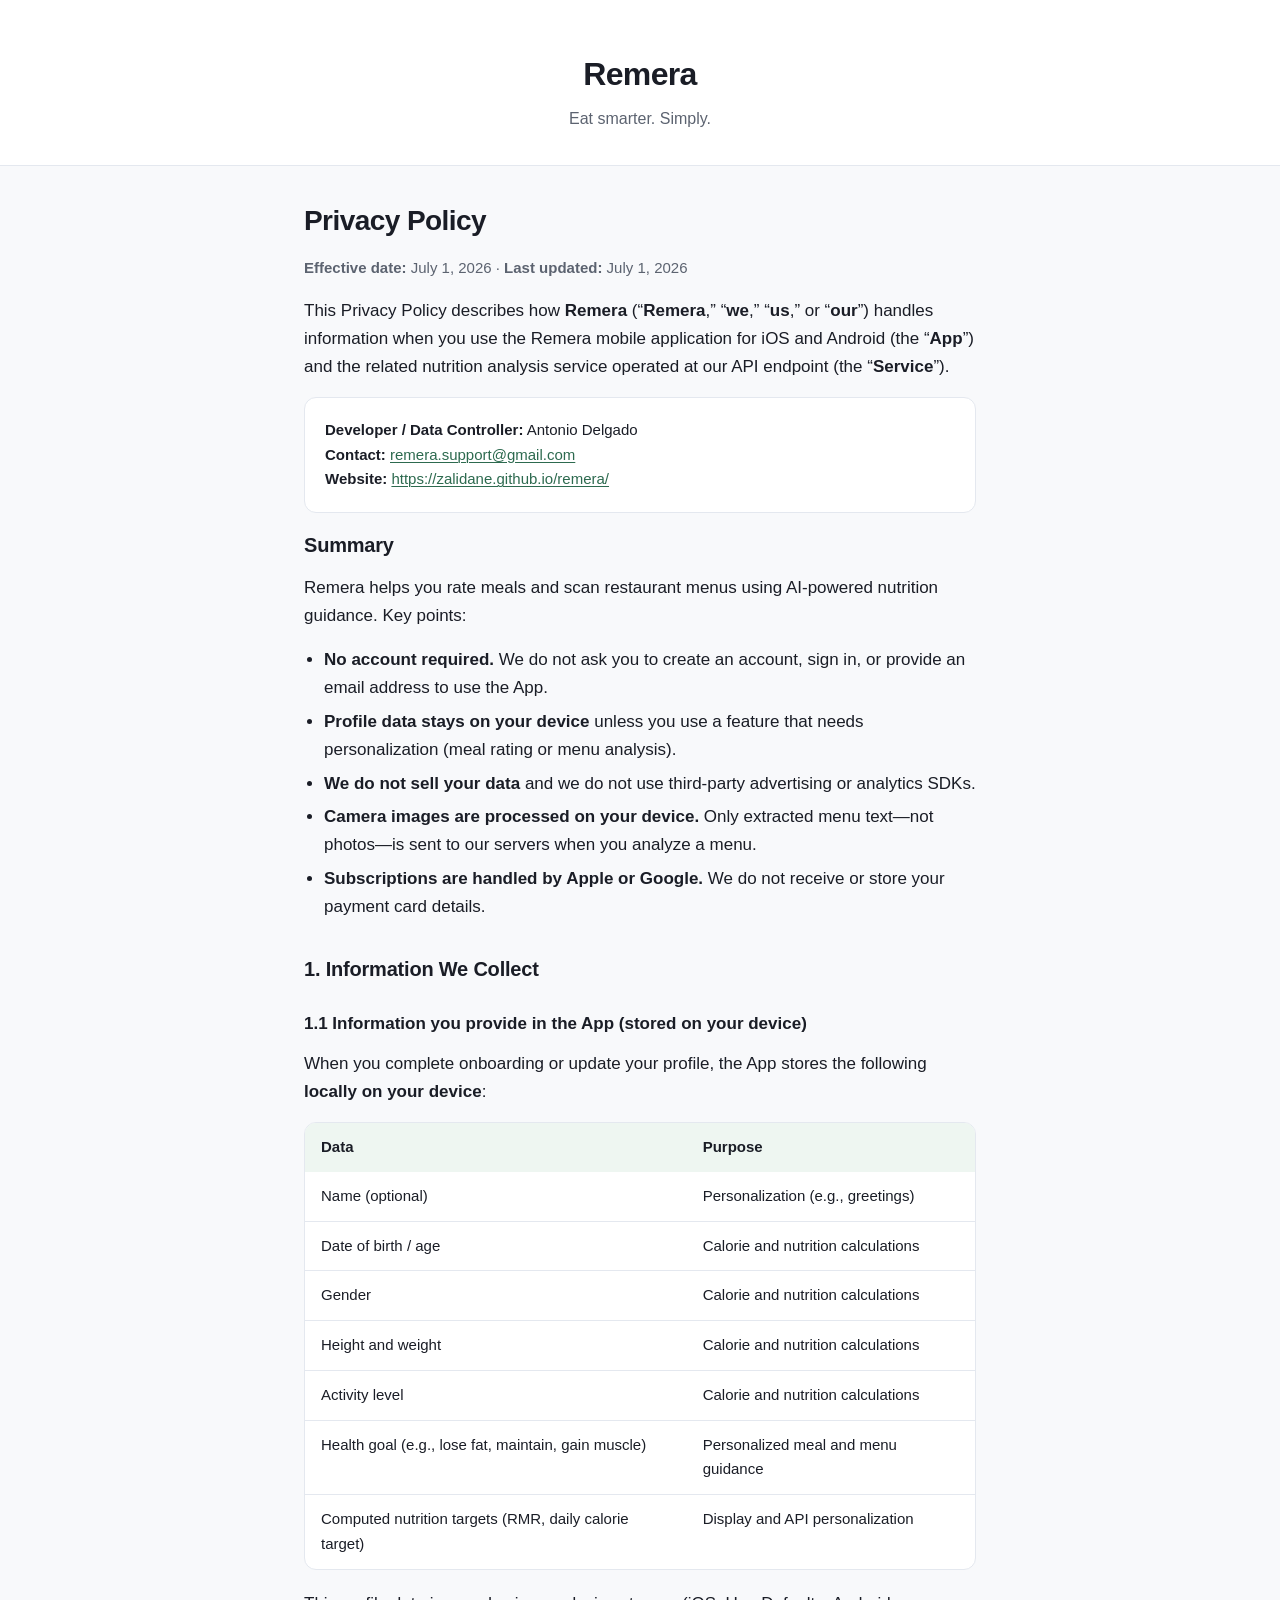
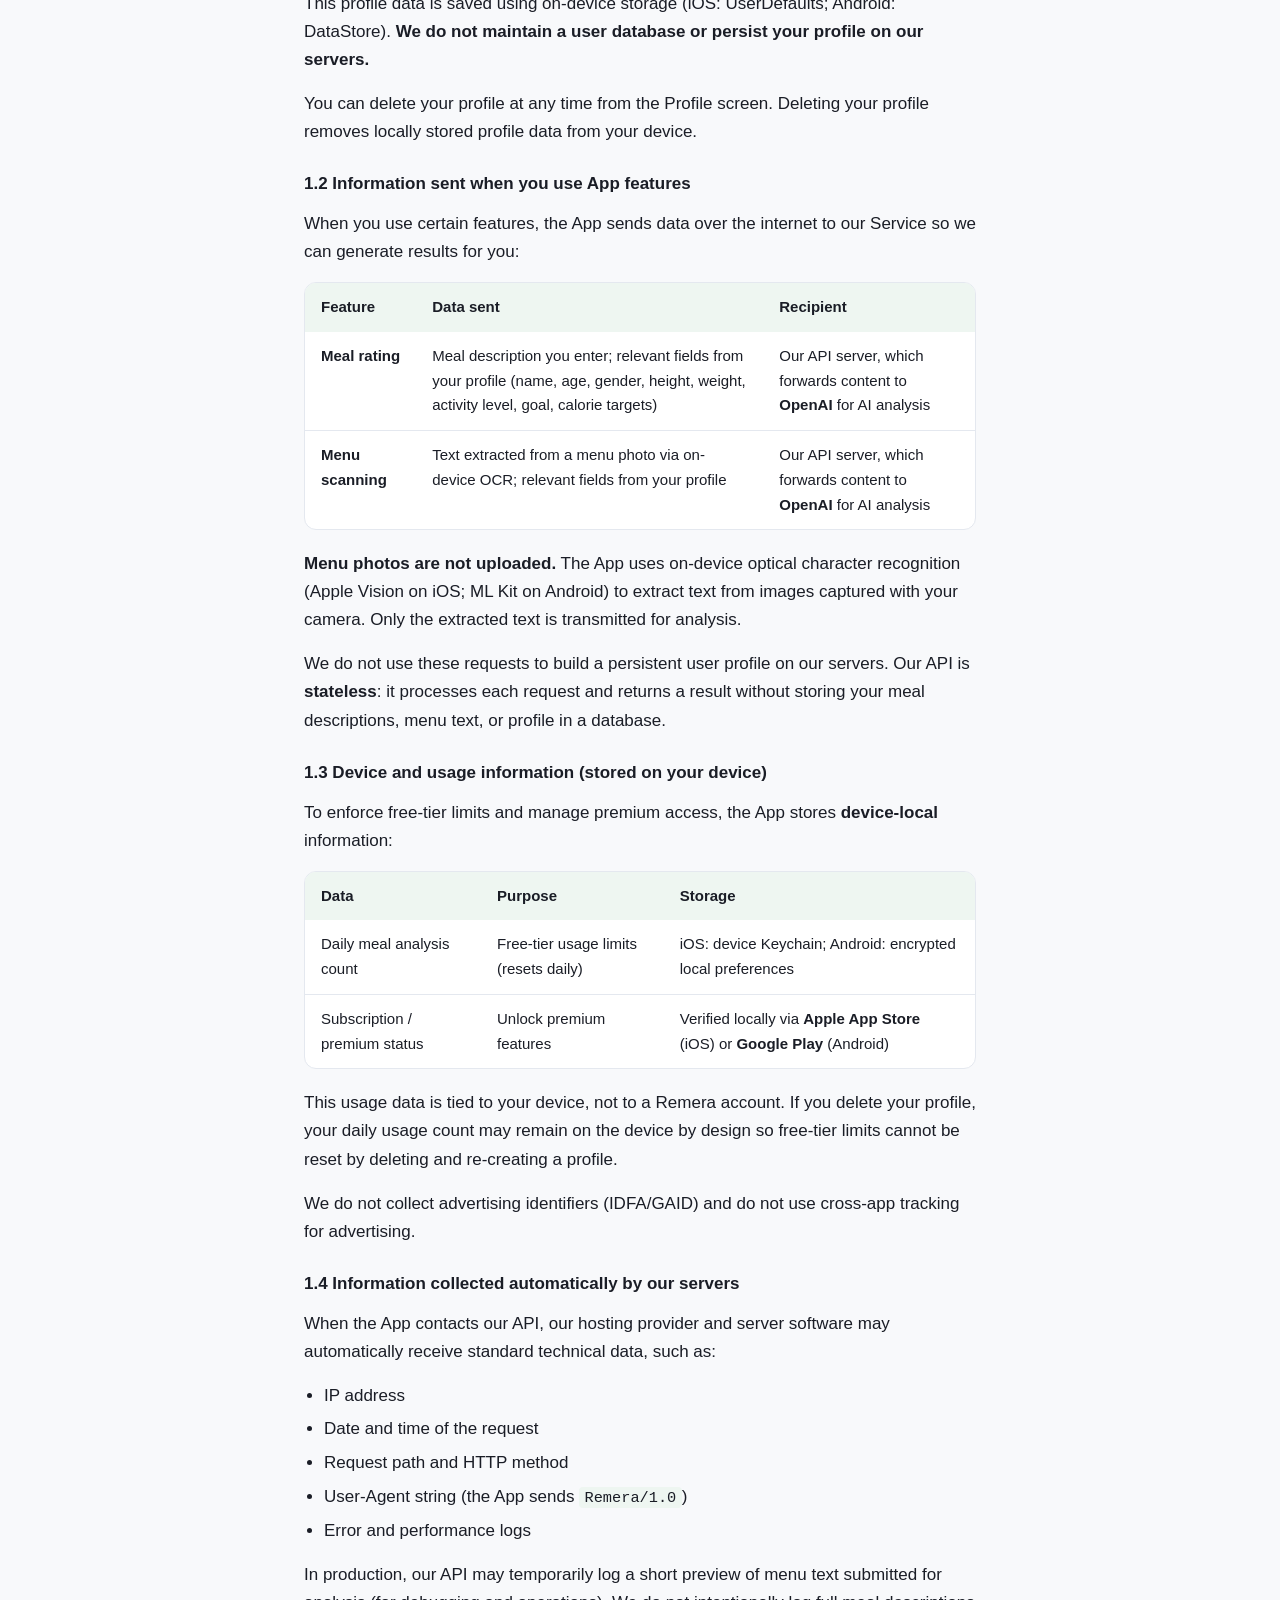
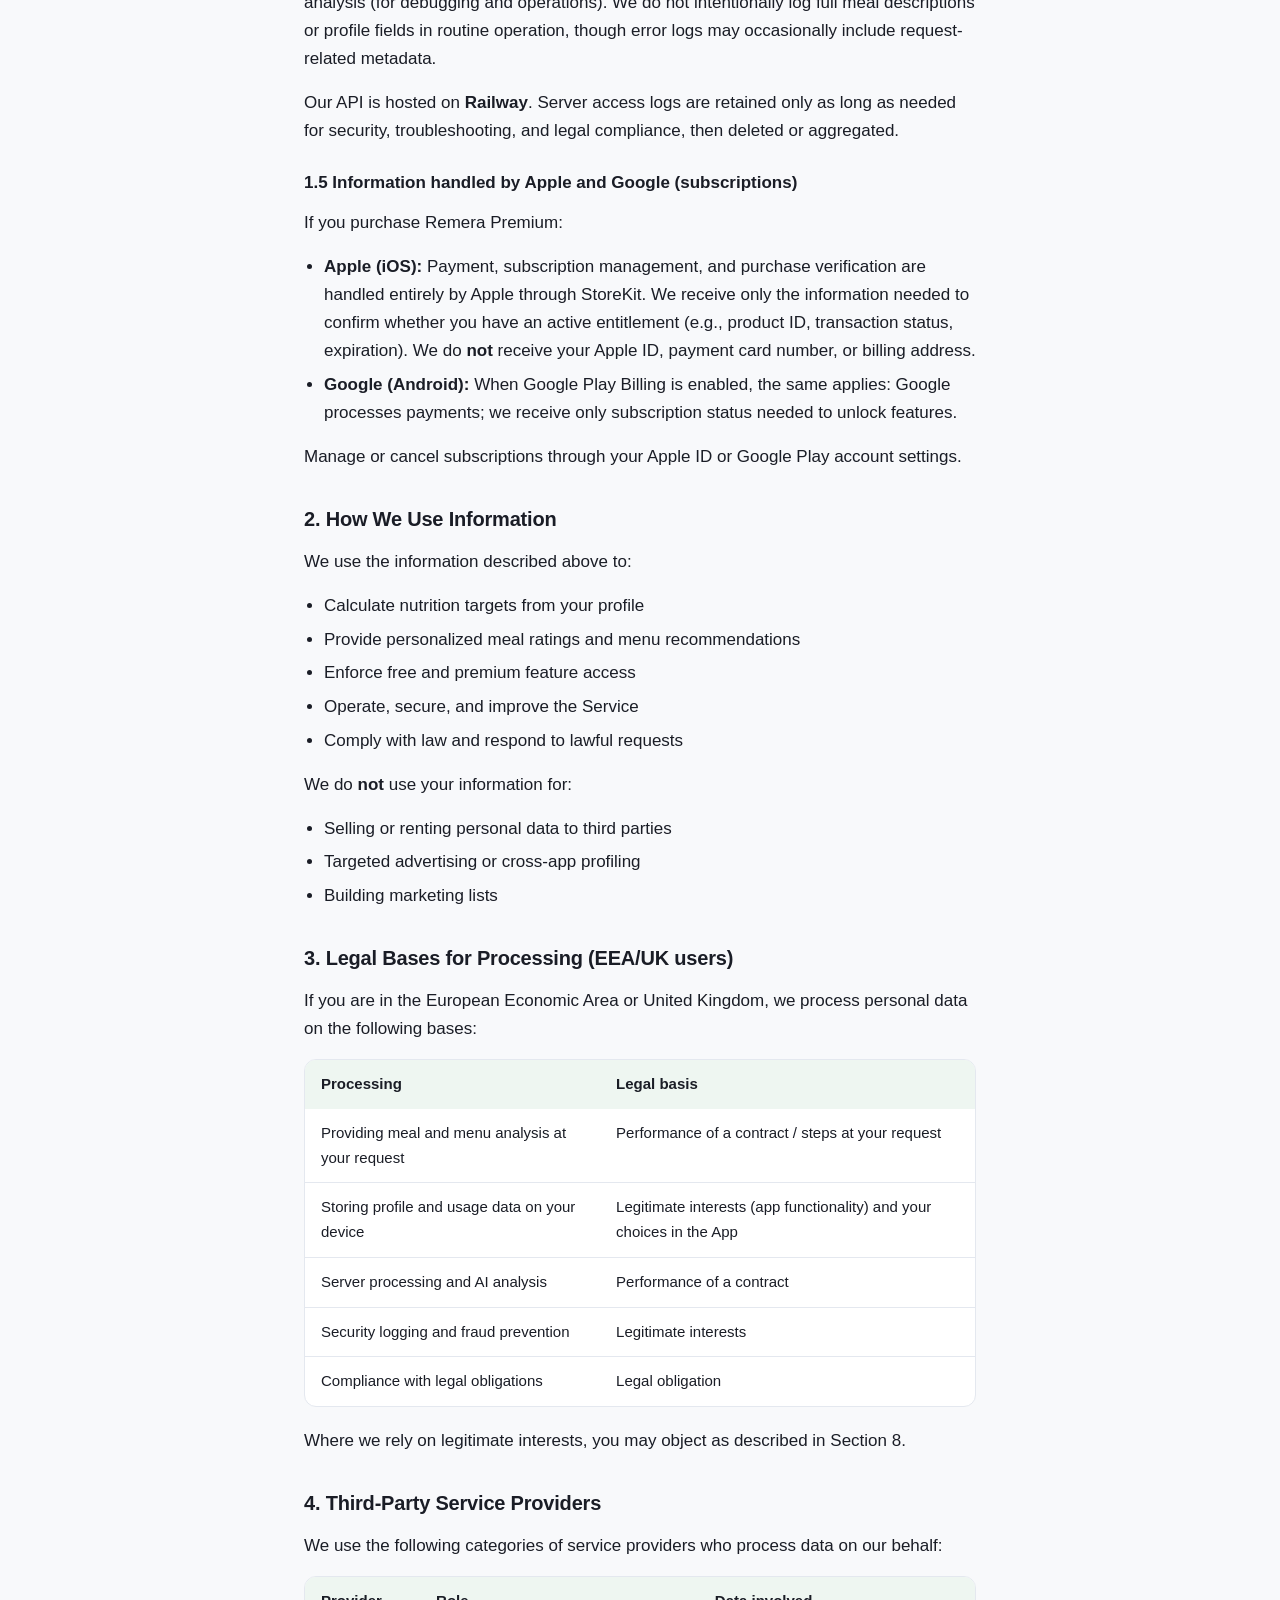
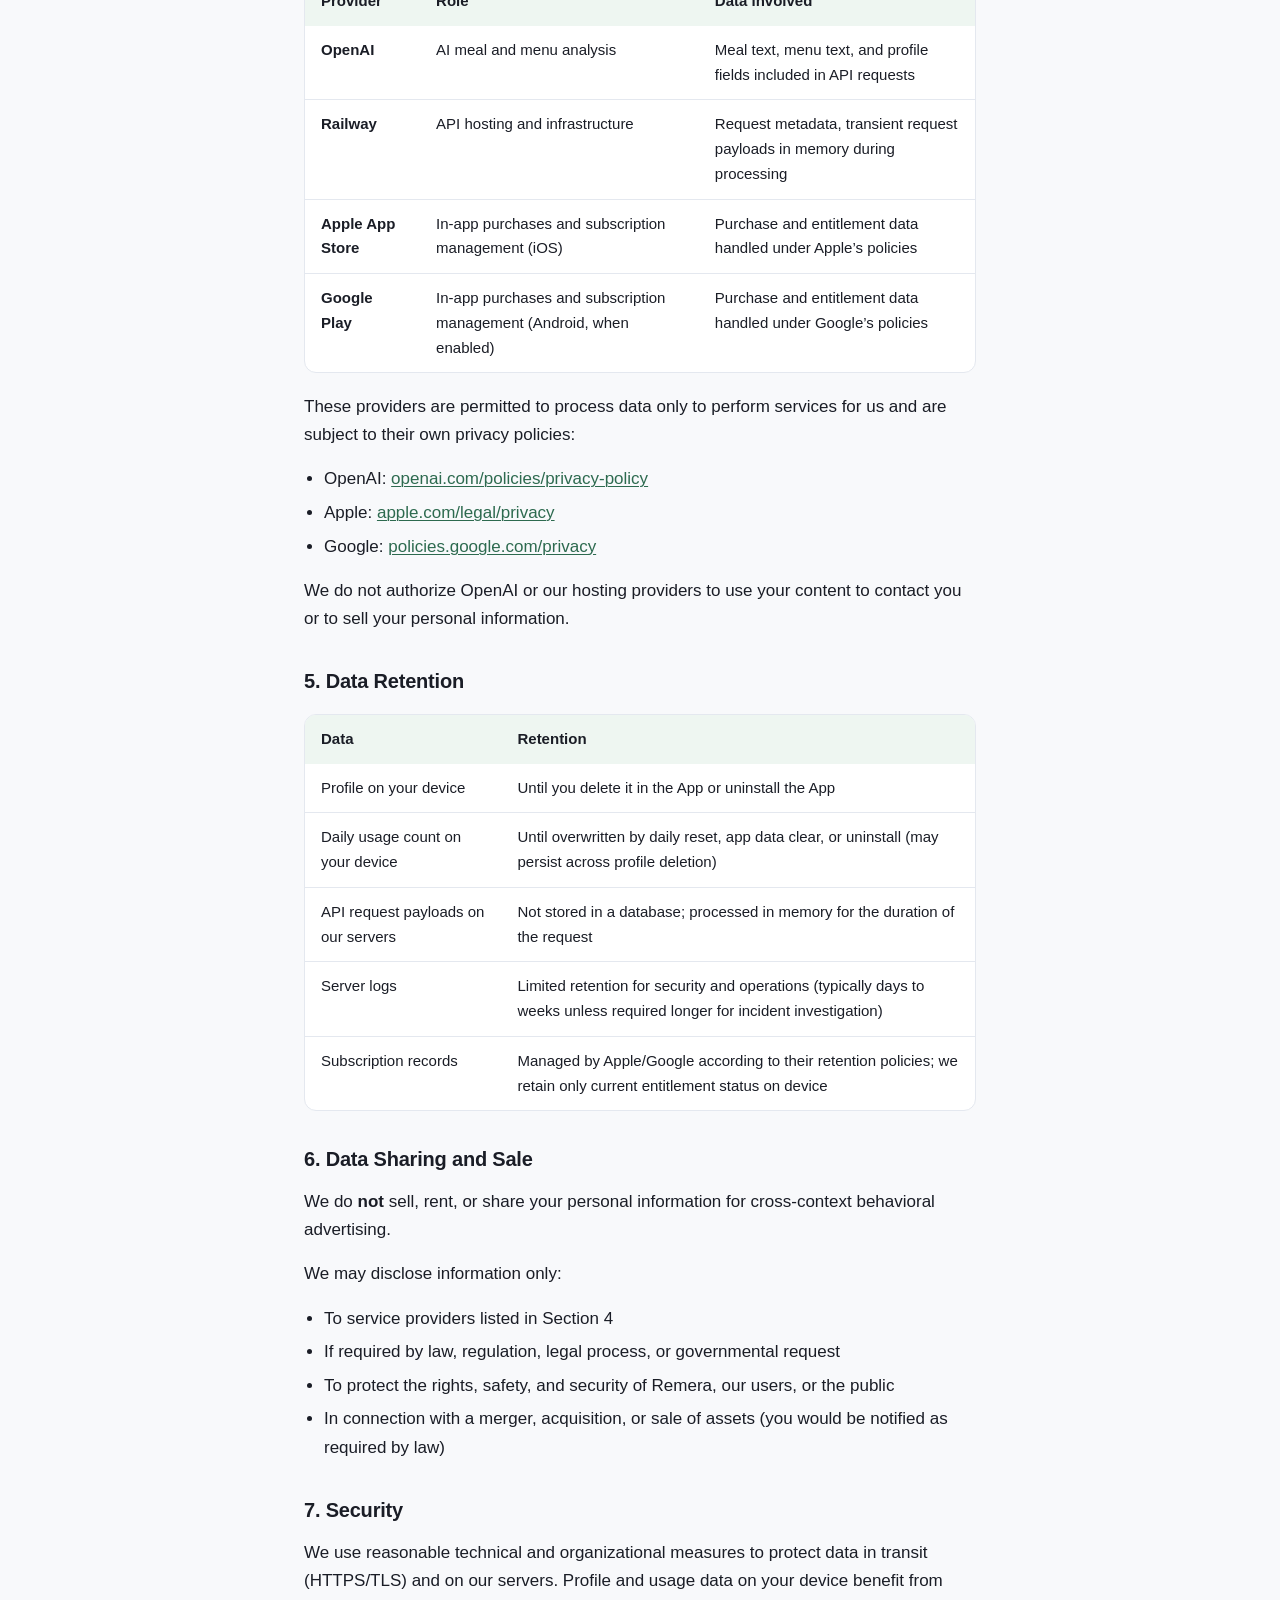
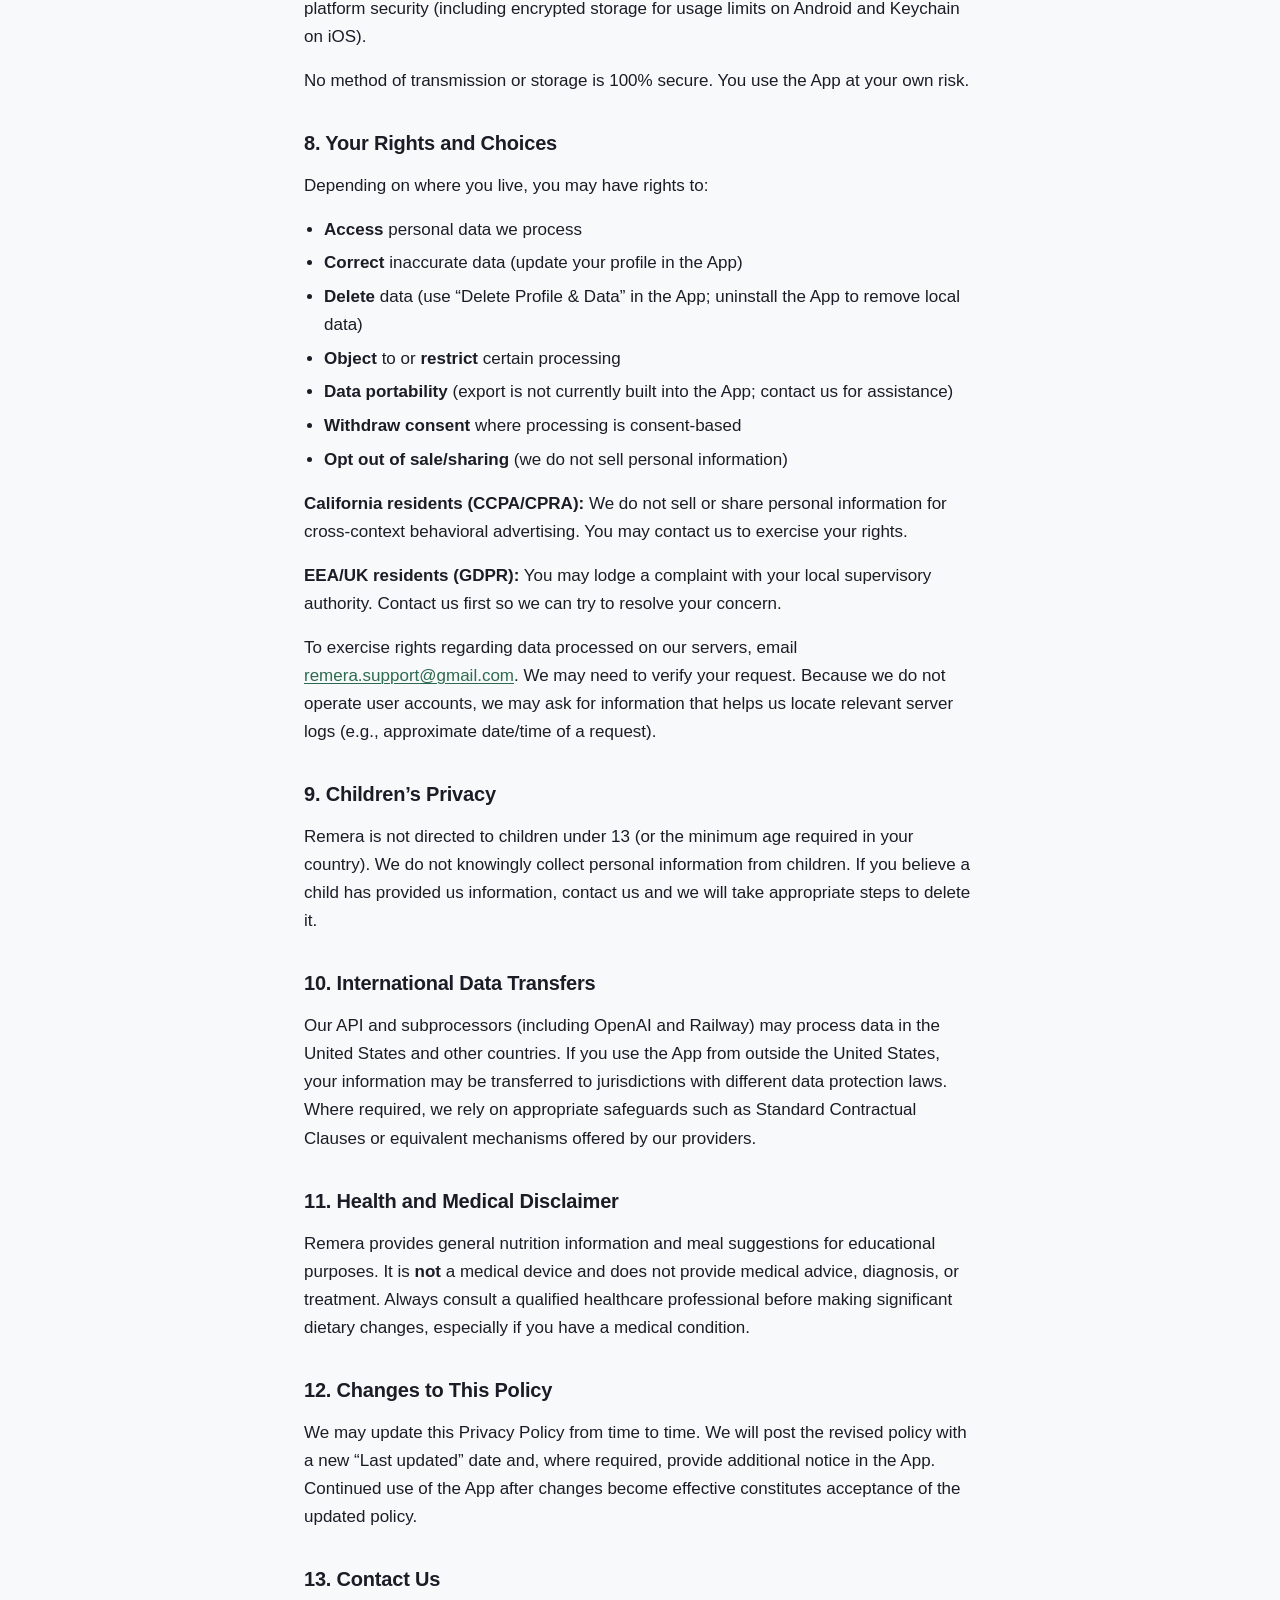
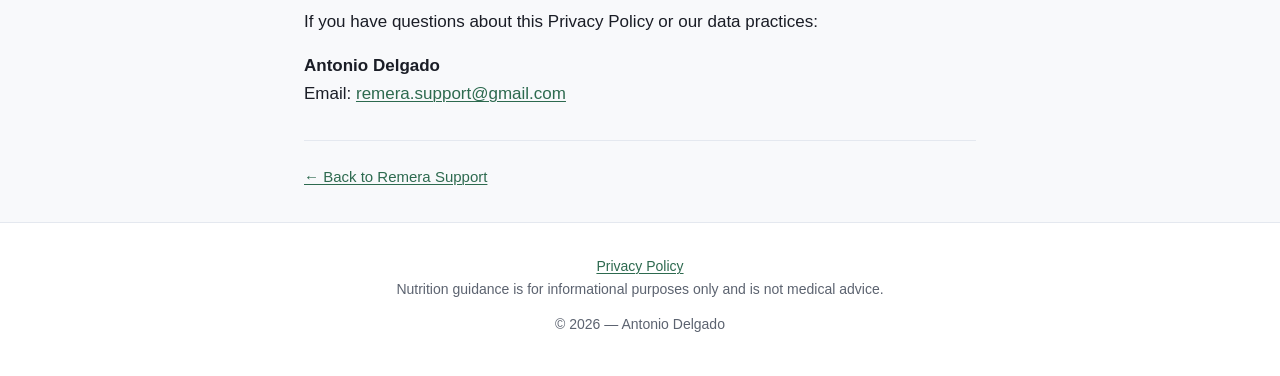
==== privacy-policy.html @ 93fd01aa "Add Privacy Policy page and link in footer" ====
<!DOCTYPE html>
<html lang="en">
<head>
  <meta charset="UTF-8">
  <meta name="viewport" content="width=device-width, initial-scale=1.0">
  <meta name="description" content="Remera Privacy Policy — how we handle your information when you use the Remera app.">
  <title>Privacy Policy — Remera</title>
  <link rel="stylesheet" href="styles.css">
</head>
<body>
  <header class="site-header">
    <div class="container">
      <p class="logo"><a href="index.html">Remera</a></p>
      <p class="tagline">Eat smarter. Simply.</p>
    </div>
  </header>

  <main class="legal-page">
    <article class="container privacy-content">
      <h1>Privacy Policy</h1>
      <p class="legal-meta"><strong>Effective date:</strong> July 1, 2026 &middot; <strong>Last updated:</strong> July 1, 2026</p>

      <p>
        This Privacy Policy describes how <strong>Remera</strong> (“<strong>Remera</strong>,” “<strong>we</strong>,” “<strong>us</strong>,” or “<strong>our</strong>”) handles information when you use the Remera mobile application for iOS and Android (the “<strong>App</strong>”) and the related nutrition analysis service operated at our API endpoint (the “<strong>Service</strong>”).
      </p>

      <p class="legal-contact">
        <strong>Developer / Data Controller:</strong> Antonio Delgado<br>
        <strong>Contact:</strong> <a href="mailto:remera.support@gmail.com">remera.support@gmail.com</a><br>
        <strong>Website:</strong> <a href="https://zalidane.github.io/remera/">https://zalidane.github.io/remera/</a>
      </p>

      <section>
        <h2>Summary</h2>
        <p>Remera helps you rate meals and scan restaurant menus using AI-powered nutrition guidance. Key points:</p>
        <ul>
          <li><strong>No account required.</strong> We do not ask you to create an account, sign in, or provide an email address to use the App.</li>
          <li><strong>Profile data stays on your device</strong> unless you use a feature that needs personalization (meal rating or menu analysis).</li>
          <li><strong>We do not sell your data</strong> and we do not use third-party advertising or analytics SDKs.</li>
          <li><strong>Camera images are processed on your device.</strong> Only extracted menu text—not photos—is sent to our servers when you analyze a menu.</li>
          <li><strong>Subscriptions are handled by Apple or Google.</strong> We do not receive or store your payment card details.</li>
        </ul>
      </section>

      <section>
        <h2>1. Information We Collect</h2>

        <h3>1.1 Information you provide in the App (stored on your device)</h3>
        <p>When you complete onboarding or update your profile, the App stores the following <strong>locally on your device</strong>:</p>
        <div class="table-wrap">
          <table>
            <thead>
              <tr>
                <th scope="col">Data</th>
                <th scope="col">Purpose</th>
              </tr>
            </thead>
            <tbody>
              <tr><td>Name (optional)</td><td>Personalization (e.g., greetings)</td></tr>
              <tr><td>Date of birth / age</td><td>Calorie and nutrition calculations</td></tr>
              <tr><td>Gender</td><td>Calorie and nutrition calculations</td></tr>
              <tr><td>Height and weight</td><td>Calorie and nutrition calculations</td></tr>
              <tr><td>Activity level</td><td>Calorie and nutrition calculations</td></tr>
              <tr><td>Health goal (e.g., lose fat, maintain, gain muscle)</td><td>Personalized meal and menu guidance</td></tr>
              <tr><td>Computed nutrition targets (RMR, daily calorie target)</td><td>Display and API personalization</td></tr>
            </tbody>
          </table>
        </div>
        <p>This profile data is saved using on-device storage (iOS: UserDefaults; Android: DataStore). <strong>We do not maintain a user database or persist your profile on our servers.</strong></p>
        <p>You can delete your profile at any time from the Profile screen. Deleting your profile removes locally stored profile data from your device.</p>

        <h3>1.2 Information sent when you use App features</h3>
        <p>When you use certain features, the App sends data over the internet to our Service so we can generate results for you:</p>
        <div class="table-wrap">
          <table>
            <thead>
              <tr>
                <th scope="col">Feature</th>
                <th scope="col">Data sent</th>
                <th scope="col">Recipient</th>
              </tr>
            </thead>
            <tbody>
              <tr>
                <td><strong>Meal rating</strong></td>
                <td>Meal description you enter; relevant fields from your profile (name, age, gender, height, weight, activity level, goal, calorie targets)</td>
                <td>Our API server, which forwards content to <strong>OpenAI</strong> for AI analysis</td>
              </tr>
              <tr>
                <td><strong>Menu scanning</strong></td>
                <td>Text extracted from a menu photo via on-device OCR; relevant fields from your profile</td>
                <td>Our API server, which forwards content to <strong>OpenAI</strong> for AI analysis</td>
              </tr>
            </tbody>
          </table>
        </div>
        <p><strong>Menu photos are not uploaded.</strong> The App uses on-device optical character recognition (Apple Vision on iOS; ML Kit on Android) to extract text from images captured with your camera. Only the extracted text is transmitted for analysis.</p>
        <p>We do not use these requests to build a persistent user profile on our servers. Our API is <strong>stateless</strong>: it processes each request and returns a result without storing your meal descriptions, menu text, or profile in a database.</p>

        <h3>1.3 Device and usage information (stored on your device)</h3>
        <p>To enforce free-tier limits and manage premium access, the App stores <strong>device-local</strong> information:</p>
        <div class="table-wrap">
          <table>
            <thead>
              <tr>
                <th scope="col">Data</th>
                <th scope="col">Purpose</th>
                <th scope="col">Storage</th>
              </tr>
            </thead>
            <tbody>
              <tr>
                <td>Daily meal analysis count</td>
                <td>Free-tier usage limits (resets daily)</td>
                <td>iOS: device Keychain; Android: encrypted local preferences</td>
              </tr>
              <tr>
                <td>Subscription / premium status</td>
                <td>Unlock premium features</td>
                <td>Verified locally via <strong>Apple App Store</strong> (iOS) or <strong>Google Play</strong> (Android)</td>
              </tr>
            </tbody>
          </table>
        </div>
        <p>This usage data is tied to your device, not to a Remera account. If you delete your profile, your daily usage count may remain on the device by design so free-tier limits cannot be reset by deleting and re-creating a profile.</p>
        <p>We do not collect advertising identifiers (IDFA/GAID) and do not use cross-app tracking for advertising.</p>

        <h3>1.4 Information collected automatically by our servers</h3>
        <p>When the App contacts our API, our hosting provider and server software may automatically receive standard technical data, such as:</p>
        <ul>
          <li>IP address</li>
          <li>Date and time of the request</li>
          <li>Request path and HTTP method</li>
          <li>User-Agent string (the App sends <code>Remera/1.0</code>)</li>
          <li>Error and performance logs</li>
        </ul>
        <p>In production, our API may temporarily log a short preview of menu text submitted for analysis (for debugging and operations). We do not intentionally log full meal descriptions or profile fields in routine operation, though error logs may occasionally include request-related metadata.</p>
        <p>Our API is hosted on <strong>Railway</strong>. Server access logs are retained only as long as needed for security, troubleshooting, and legal compliance, then deleted or aggregated.</p>

        <h3>1.5 Information handled by Apple and Google (subscriptions)</h3>
        <p>If you purchase Remera Premium:</p>
        <ul>
          <li><strong>Apple (iOS):</strong> Payment, subscription management, and purchase verification are handled entirely by Apple through StoreKit. We receive only the information needed to confirm whether you have an active entitlement (e.g., product ID, transaction status, expiration). We do <strong>not</strong> receive your Apple ID, payment card number, or billing address.</li>
          <li><strong>Google (Android):</strong> When Google Play Billing is enabled, the same applies: Google processes payments; we receive only subscription status needed to unlock features.</li>
        </ul>
        <p>Manage or cancel subscriptions through your Apple ID or Google Play account settings.</p>
      </section>

      <section>
        <h2>2. How We Use Information</h2>
        <p>We use the information described above to:</p>
        <ul>
          <li>Calculate nutrition targets from your profile</li>
          <li>Provide personalized meal ratings and menu recommendations</li>
          <li>Enforce free and premium feature access</li>
          <li>Operate, secure, and improve the Service</li>
          <li>Comply with law and respond to lawful requests</li>
        </ul>
        <p>We do <strong>not</strong> use your information for:</p>
        <ul>
          <li>Selling or renting personal data to third parties</li>
          <li>Targeted advertising or cross-app profiling</li>
          <li>Building marketing lists</li>
        </ul>
      </section>

      <section>
        <h2>3. Legal Bases for Processing (EEA/UK users)</h2>
        <p>If you are in the European Economic Area or United Kingdom, we process personal data on the following bases:</p>
        <div class="table-wrap">
          <table>
            <thead>
              <tr>
                <th scope="col">Processing</th>
                <th scope="col">Legal basis</th>
              </tr>
            </thead>
            <tbody>
              <tr><td>Providing meal and menu analysis at your request</td><td>Performance of a contract / steps at your request</td></tr>
              <tr><td>Storing profile and usage data on your device</td><td>Legitimate interests (app functionality) and your choices in the App</td></tr>
              <tr><td>Server processing and AI analysis</td><td>Performance of a contract</td></tr>
              <tr><td>Security logging and fraud prevention</td><td>Legitimate interests</td></tr>
              <tr><td>Compliance with legal obligations</td><td>Legal obligation</td></tr>
            </tbody>
          </table>
        </div>
        <p>Where we rely on legitimate interests, you may object as described in Section 8.</p>
      </section>

      <section>
        <h2>4. Third-Party Service Providers</h2>
        <p>We use the following categories of service providers who process data on our behalf:</p>
        <div class="table-wrap">
          <table>
            <thead>
              <tr>
                <th scope="col">Provider</th>
                <th scope="col">Role</th>
                <th scope="col">Data involved</th>
              </tr>
            </thead>
            <tbody>
              <tr><td><strong>OpenAI</strong></td><td>AI meal and menu analysis</td><td>Meal text, menu text, and profile fields included in API requests</td></tr>
              <tr><td><strong>Railway</strong></td><td>API hosting and infrastructure</td><td>Request metadata, transient request payloads in memory during processing</td></tr>
              <tr><td><strong>Apple App Store</strong></td><td>In-app purchases and subscription management (iOS)</td><td>Purchase and entitlement data handled under Apple’s policies</td></tr>
              <tr><td><strong>Google Play</strong></td><td>In-app purchases and subscription management (Android, when enabled)</td><td>Purchase and entitlement data handled under Google’s policies</td></tr>
            </tbody>
          </table>
        </div>
        <p>These providers are permitted to process data only to perform services for us and are subject to their own privacy policies:</p>
        <ul>
          <li>OpenAI: <a href="https://openai.com/policies/privacy-policy" target="_blank" rel="noopener noreferrer">openai.com/policies/privacy-policy</a></li>
          <li>Apple: <a href="https://www.apple.com/legal/privacy/" target="_blank" rel="noopener noreferrer">apple.com/legal/privacy</a></li>
          <li>Google: <a href="https://policies.google.com/privacy" target="_blank" rel="noopener noreferrer">policies.google.com/privacy</a></li>
        </ul>
        <p>We do not authorize OpenAI or our hosting providers to use your content to contact you or to sell your personal information.</p>
      </section>

      <section>
        <h2>5. Data Retention</h2>
        <div class="table-wrap">
          <table>
            <thead>
              <tr>
                <th scope="col">Data</th>
                <th scope="col">Retention</th>
              </tr>
            </thead>
            <tbody>
              <tr><td>Profile on your device</td><td>Until you delete it in the App or uninstall the App</td></tr>
              <tr><td>Daily usage count on your device</td><td>Until overwritten by daily reset, app data clear, or uninstall (may persist across profile deletion)</td></tr>
              <tr><td>API request payloads on our servers</td><td>Not stored in a database; processed in memory for the duration of the request</td></tr>
              <tr><td>Server logs</td><td>Limited retention for security and operations (typically days to weeks unless required longer for incident investigation)</td></tr>
              <tr><td>Subscription records</td><td>Managed by Apple/Google according to their retention policies; we retain only current entitlement status on device</td></tr>
            </tbody>
          </table>
        </div>
      </section>

      <section>
        <h2>6. Data Sharing and Sale</h2>
        <p>We do <strong>not</strong> sell, rent, or share your personal information for cross-context behavioral advertising.</p>
        <p>We may disclose information only:</p>
        <ul>
          <li>To service providers listed in Section 4</li>
          <li>If required by law, regulation, legal process, or governmental request</li>
          <li>To protect the rights, safety, and security of Remera, our users, or the public</li>
          <li>In connection with a merger, acquisition, or sale of assets (you would be notified as required by law)</li>
        </ul>
      </section>

      <section>
        <h2>7. Security</h2>
        <p>We use reasonable technical and organizational measures to protect data in transit (HTTPS/TLS) and on our servers. Profile and usage data on your device benefit from platform security (including encrypted storage for usage limits on Android and Keychain on iOS).</p>
        <p>No method of transmission or storage is 100% secure. You use the App at your own risk.</p>
      </section>

      <section>
        <h2>8. Your Rights and Choices</h2>
        <p>Depending on where you live, you may have rights to:</p>
        <ul>
          <li><strong>Access</strong> personal data we process</li>
          <li><strong>Correct</strong> inaccurate data (update your profile in the App)</li>
          <li><strong>Delete</strong> data (use “Delete Profile &amp; Data” in the App; uninstall the App to remove local data)</li>
          <li><strong>Object</strong> to or <strong>restrict</strong> certain processing</li>
          <li><strong>Data portability</strong> (export is not currently built into the App; contact us for assistance)</li>
          <li><strong>Withdraw consent</strong> where processing is consent-based</li>
          <li><strong>Opt out of sale/sharing</strong> (we do not sell personal information)</li>
        </ul>
        <p><strong>California residents (CCPA/CPRA):</strong> We do not sell or share personal information for cross-context behavioral advertising. You may contact us to exercise your rights.</p>
        <p><strong>EEA/UK residents (GDPR):</strong> You may lodge a complaint with your local supervisory authority. Contact us first so we can try to resolve your concern.</p>
        <p>To exercise rights regarding data processed on our servers, email <a href="mailto:remera.support@gmail.com">remera.support@gmail.com</a>. We may need to verify your request. Because we do not operate user accounts, we may ask for information that helps us locate relevant server logs (e.g., approximate date/time of a request).</p>
      </section>

      <section>
        <h2>9. Children’s Privacy</h2>
        <p>Remera is not directed to children under 13 (or the minimum age required in your country). We do not knowingly collect personal information from children. If you believe a child has provided us information, contact us and we will take appropriate steps to delete it.</p>
      </section>

      <section>
        <h2>10. International Data Transfers</h2>
        <p>Our API and subprocessors (including OpenAI and Railway) may process data in the United States and other countries. If you use the App from outside the United States, your information may be transferred to jurisdictions with different data protection laws. Where required, we rely on appropriate safeguards such as Standard Contractual Clauses or equivalent mechanisms offered by our providers.</p>
      </section>

      <section>
        <h2>11. Health and Medical Disclaimer</h2>
        <p>Remera provides general nutrition information and meal suggestions for educational purposes. It is <strong>not</strong> a medical device and does not provide medical advice, diagnosis, or treatment. Always consult a qualified healthcare professional before making significant dietary changes, especially if you have a medical condition.</p>
      </section>

      <section>
        <h2>12. Changes to This Policy</h2>
        <p>We may update this Privacy Policy from time to time. We will post the revised policy with a new “Last updated” date and, where required, provide additional notice in the App. Continued use of the App after changes become effective constitutes acceptance of the updated policy.</p>
      </section>

      <section>
        <h2>13. Contact Us</h2>
        <p>If you have questions about this Privacy Policy or our data practices:</p>
        <p>
          <strong>Antonio Delgado</strong><br>
          Email: <a href="mailto:remera.support@gmail.com">remera.support@gmail.com</a>
        </p>
      </section>

      <p class="back-link"><a href="index.html">&larr; Back to Remera Support</a></p>
    </article>
  </main>

  <footer class="site-footer">
    <div class="container">
      <p><a href="privacy-policy.html">Privacy Policy</a></p>
      <p>Nutrition guidance is for informational purposes only and is not medical advice.</p>
      <p class="copyright">&copy; 2026 &mdash; Antonio Delgado</p>
    </div>
  </footer>
</body>
</html>
---- styles.css ----
*,
*::before,
*::after {
  box-sizing: border-box;
}

:root {
  --bg: #f8f9fb;
  --surface: #ffffff;
  --text: #1a1d26;
  --text-muted: #5c6370;
  --accent: #2d6a4f;
  --accent-hover: #1b4332;
  --border: #e4e8ef;
  --highlight-bg: #eef6f1;
  --max-width: 42rem;
  --radius: 12px;
}

html {
  font-size: 100%;
  -webkit-text-size-adjust: 100%;
}

body {
  margin: 0;
  font-family: -apple-system, BlinkMacSystemFont, "Segoe UI", Roboto, Helvetica, Arial, sans-serif;
  font-size: 1.0625rem;
  line-height: 1.65;
  color: var(--text);
  background: var(--bg);
}

.container {
  width: min(100% - 2rem, var(--max-width));
  margin-inline: auto;
}

a {
  color: var(--accent);
  text-decoration-thickness: 1px;
  text-underline-offset: 2px;
}

a:hover {
  color: var(--accent-hover);
}

.site-header {
  padding: 3rem 0 2rem;
  text-align: center;
  background: var(--surface);
  border-bottom: 1px solid var(--border);
}

.logo {
  margin: 0;
  font-size: 2rem;
  font-weight: 700;
  letter-spacing: -0.02em;
}

.logo a {
  color: inherit;
  text-decoration: none;
}

.logo a:hover {
  color: var(--accent);
}

.tagline {
  margin: 0.35rem 0 0;
  color: var(--text-muted);
  font-size: 1rem;
}

main {
  padding-bottom: 2rem;
}

.hero {
  padding: 2.5rem 0 1rem;
}

.lead {
  font-size: 1.25rem;
  font-weight: 500;
  line-height: 1.5;
}

.section {
  padding: 1.75rem 0;
}

.section h2 {
  margin: 0 0 1rem;
  font-size: 1.375rem;
  font-weight: 600;
  letter-spacing: -0.01em;
}

.section p {
  margin: 0 0 1rem;
}

.section p:last-child {
  margin-bottom: 0;
}

.feature-list {
  list-style: none;
  margin: 0;
  padding: 0;
  display: grid;
  gap: 1.25rem;
}

.feature-list li {
  padding: 1.25rem;
  background: var(--surface);
  border: 1px solid var(--border);
  border-radius: var(--radius);
}

.feature-list strong {
  display: block;
  margin-bottom: 0.35rem;
  font-size: 1.05rem;
}

.feature-list span {
  color: var(--text-muted);
}

.bullet-list {
  margin: 0;
  padding-left: 1.25rem;
}

.bullet-list li + li {
  margin-top: 0.5rem;
}

.highlight {
  margin-block: 0.5rem;
  padding: 1.75rem;
  background: var(--highlight-bg);
  border-radius: var(--radius);
  border: 1px solid #c8e6d4;
}

.footnote {
  font-size: 0.9375rem;
  color: var(--text-muted);
}

.support {
  margin-top: 0.5rem;
  padding: 1.75rem;
  background: var(--surface);
  border: 1px solid var(--border);
  border-radius: var(--radius);
  text-align: center;
}

.support-link {
  display: inline-block;
  margin-top: 0.5rem;
  font-size: 1.125rem;
  font-weight: 500;
}

.site-footer {
  padding: 2rem 0 2.5rem;
  border-top: 1px solid var(--border);
  background: var(--surface);
  text-align: center;
}

.site-footer p {
  margin: 0;
  font-size: 0.875rem;
  color: var(--text-muted);
}

.copyright {
  margin-top: 0.75rem !important;
}

.site-footer a {
  font-weight: 500;
}

/* Privacy Policy & legal pages */

.legal-page {
  padding: 2rem 0 1rem;
}

.privacy-content h1 {
  margin: 0 0 0.75rem;
  font-size: 1.75rem;
  font-weight: 700;
  letter-spacing: -0.02em;
}

.legal-meta {
  margin: 0 0 1.5rem;
  font-size: 0.9375rem;
  color: var(--text-muted);
}

.legal-contact {
  margin-bottom: 2rem;
  padding: 1.25rem;
  background: var(--surface);
  border: 1px solid var(--border);
  border-radius: var(--radius);
  font-size: 0.9375rem;
}

.privacy-content section {
  margin-bottom: 2rem;
}

.privacy-content h2 {
  margin: 0 0 0.75rem;
  font-size: 1.25rem;
  font-weight: 600;
  letter-spacing: -0.01em;
}

.privacy-content h3 {
  margin: 1.5rem 0 0.75rem;
  font-size: 1.0625rem;
  font-weight: 600;
}

.privacy-content p,
.privacy-content ul {
  margin: 0 0 1rem;
}

.privacy-content ul {
  padding-left: 1.25rem;
}

.privacy-content li + li {
  margin-top: 0.35rem;
}

.privacy-content code {
  font-size: 0.9em;
  padding: 0.1em 0.35em;
  background: var(--highlight-bg);
  border-radius: 4px;
}

.table-wrap {
  overflow-x: auto;
  margin: 1rem 0 1.25rem;
  border: 1px solid var(--border);
  border-radius: var(--radius);
  background: var(--surface);
}

.privacy-content table {
  width: 100%;
  border-collapse: collapse;
  font-size: 0.9375rem;
}

.privacy-content th,
.privacy-content td {
  padding: 0.75rem 1rem;
  text-align: left;
  vertical-align: top;
  border-bottom: 1px solid var(--border);
}

.privacy-content th {
  background: var(--highlight-bg);
  font-weight: 600;
}

.privacy-content tr:last-child th,
.privacy-content tr:last-child td {
  border-bottom: none;
}

.back-link {
  margin-top: 2.5rem;
  padding-top: 1.5rem;
  border-top: 1px solid var(--border);
  font-size: 0.9375rem;
}

@media (min-width: 640px) {
  .hero {
    padding-top: 3rem;
  }

  .lead {
    font-size: 1.375rem;
  }
}
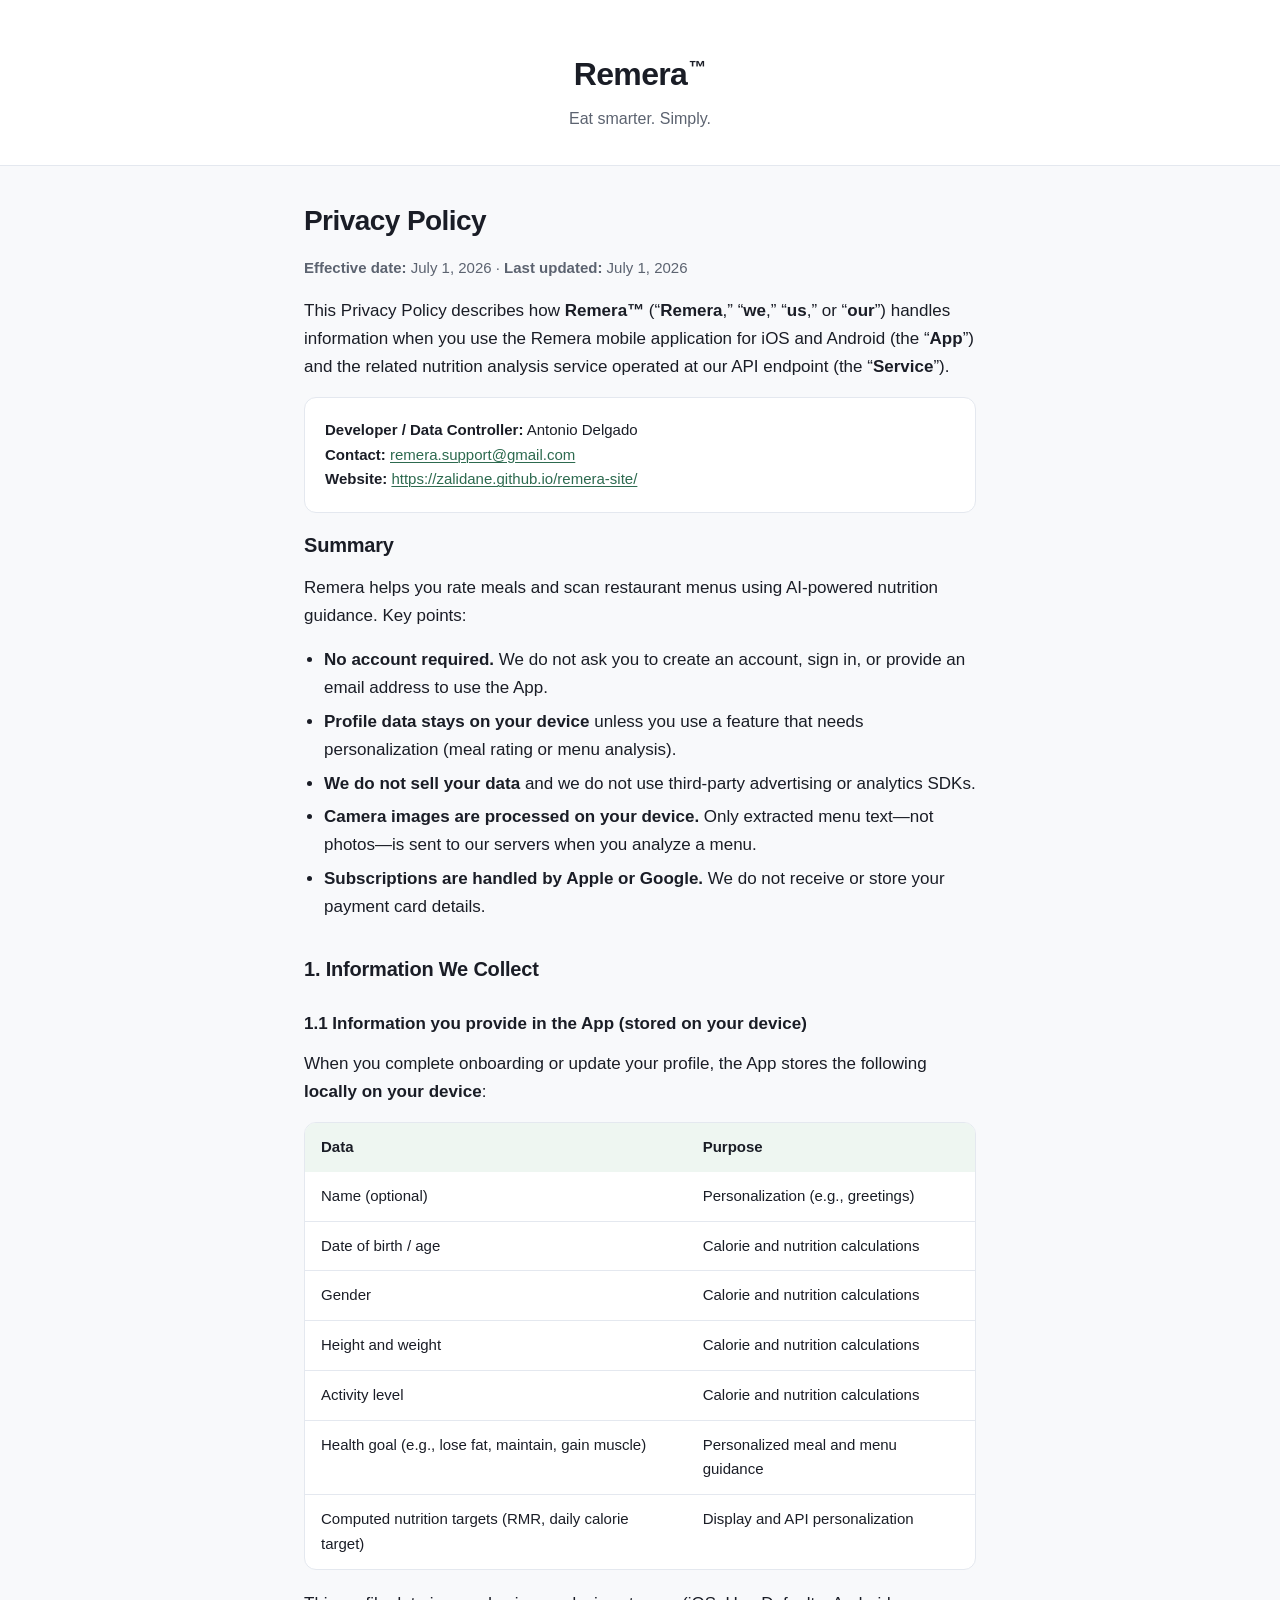
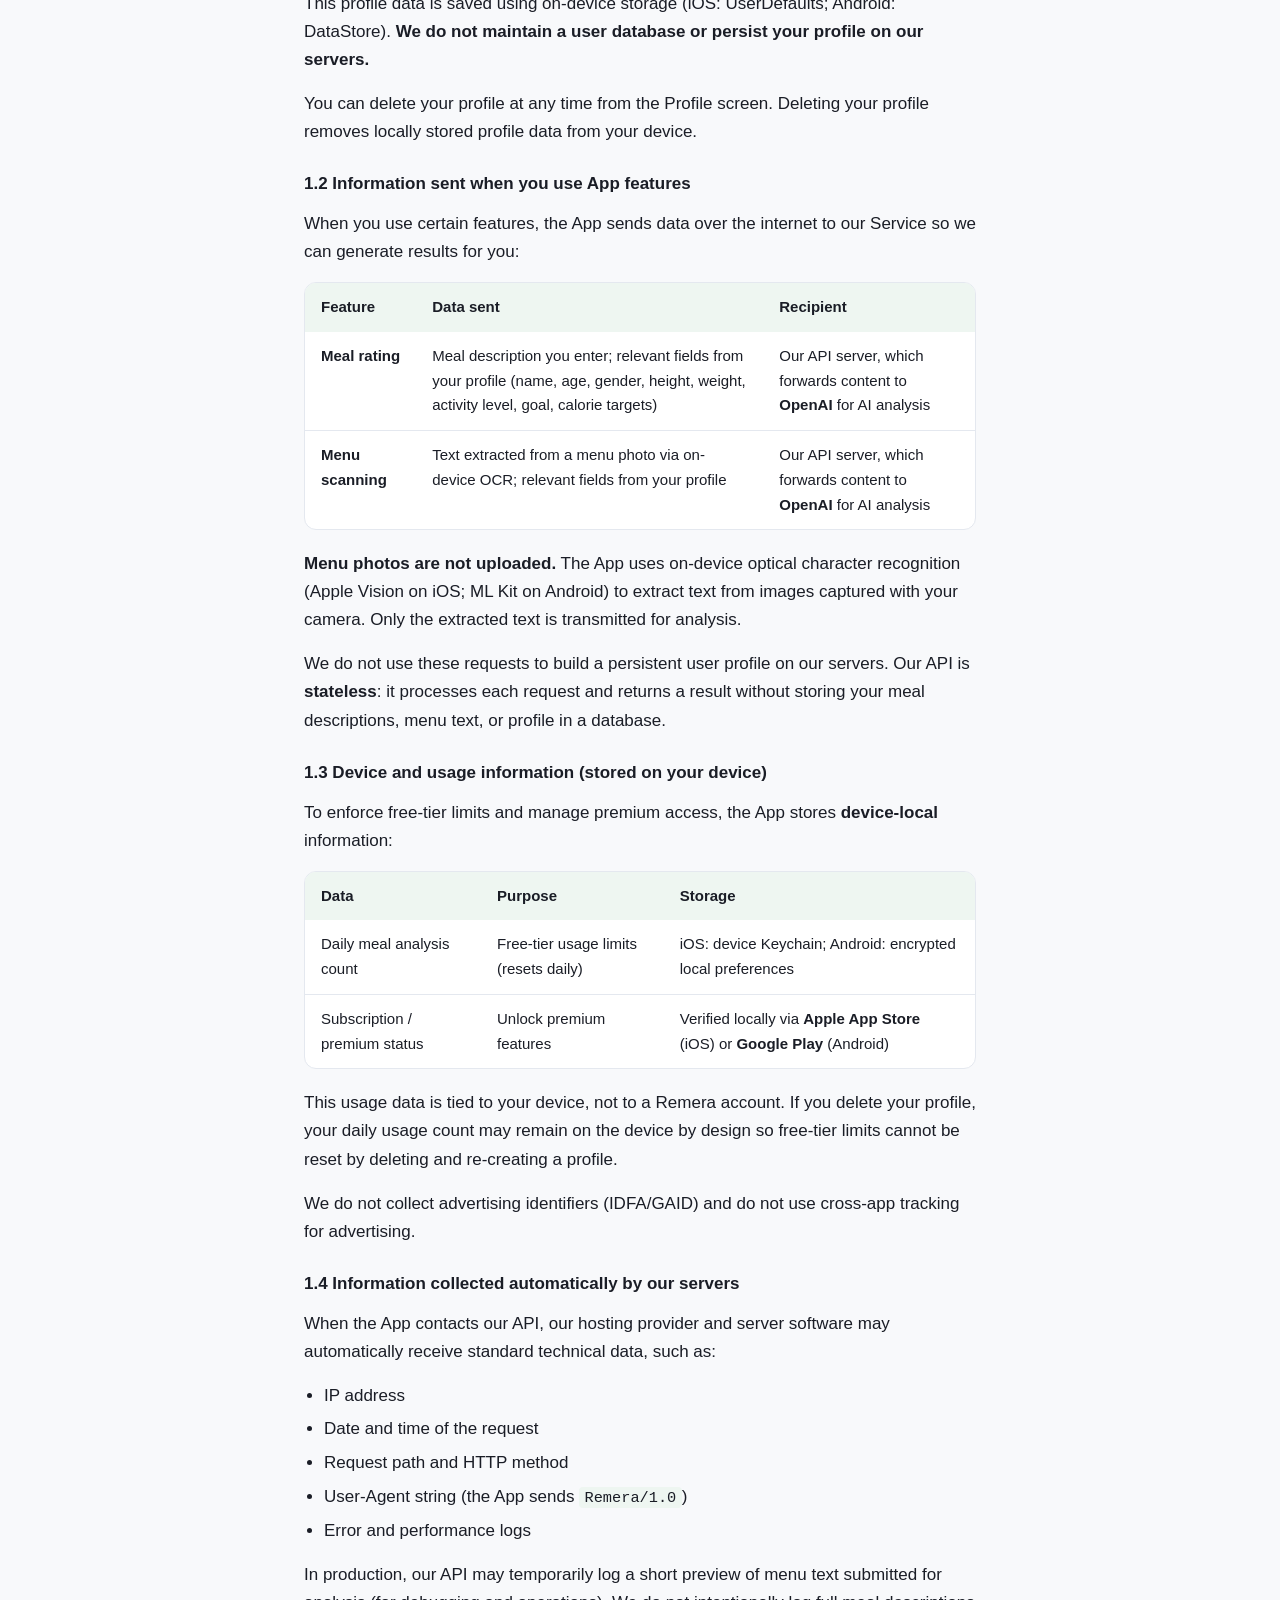
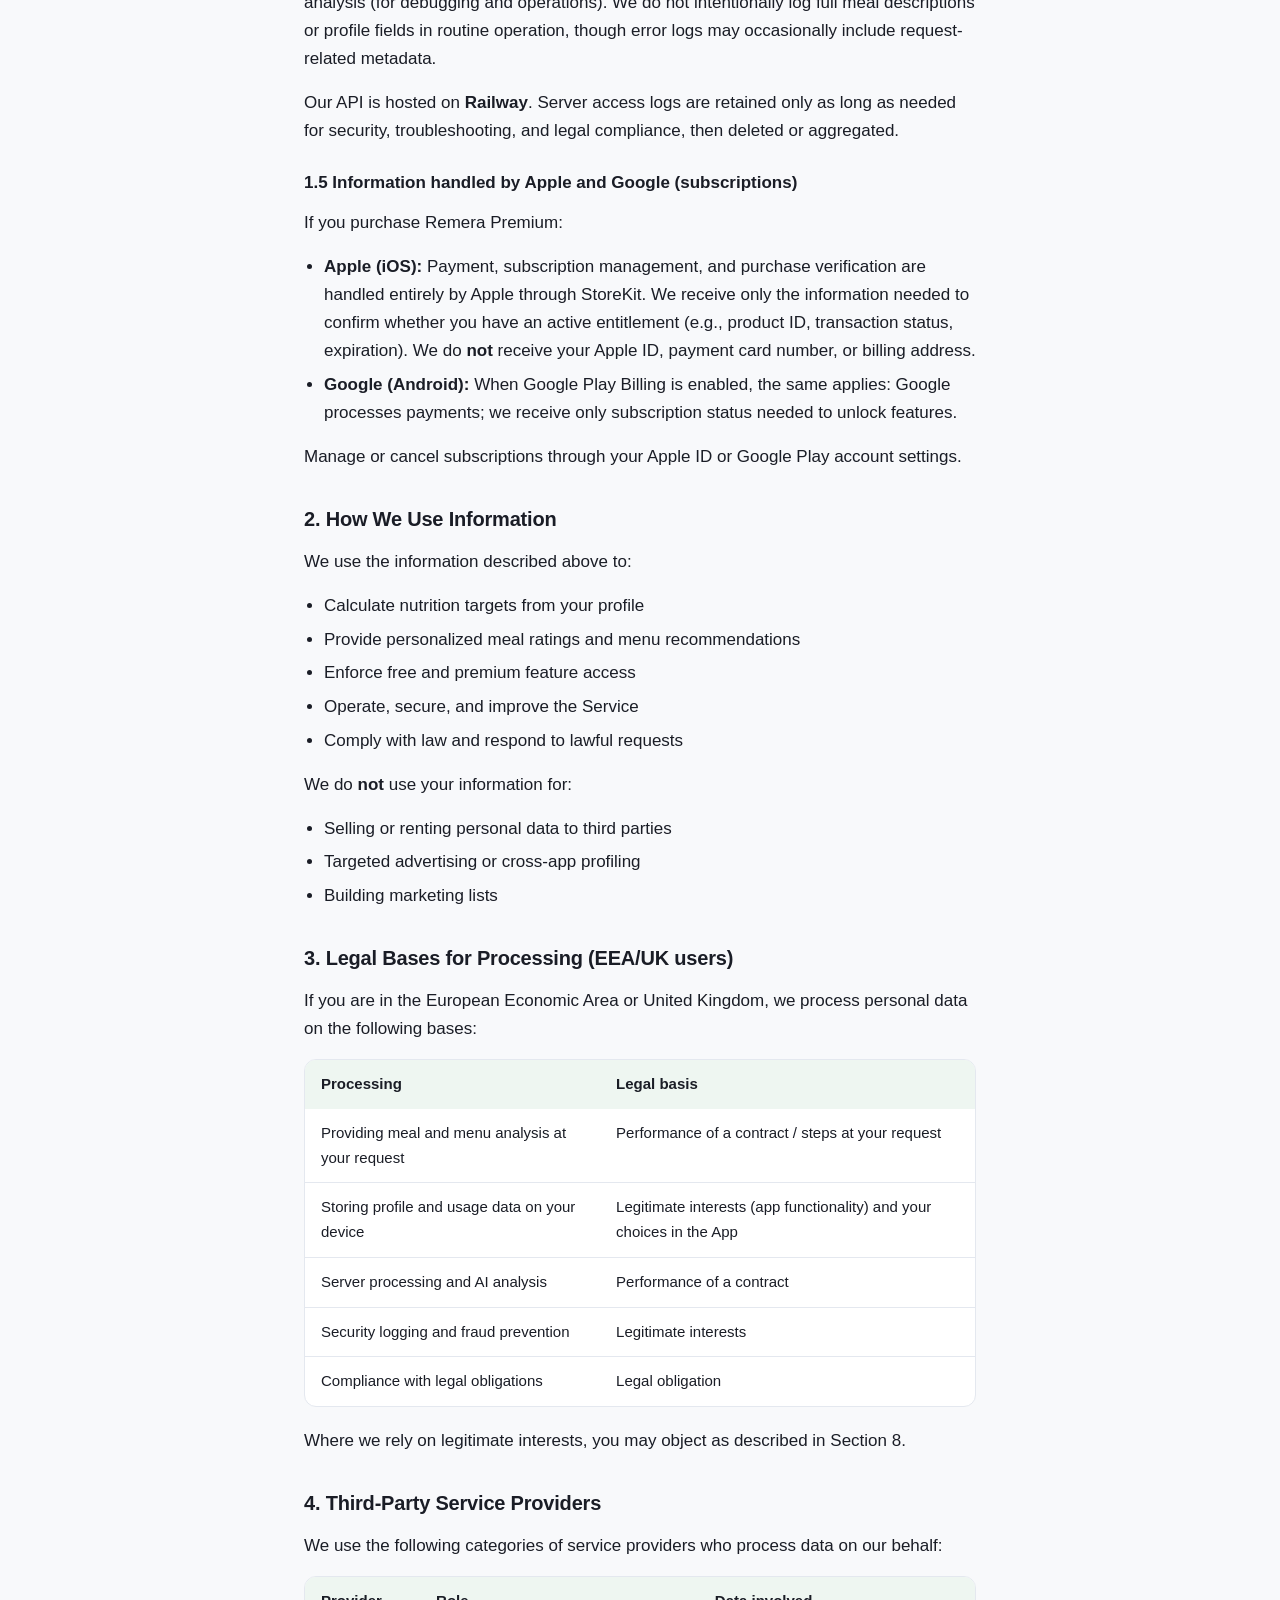
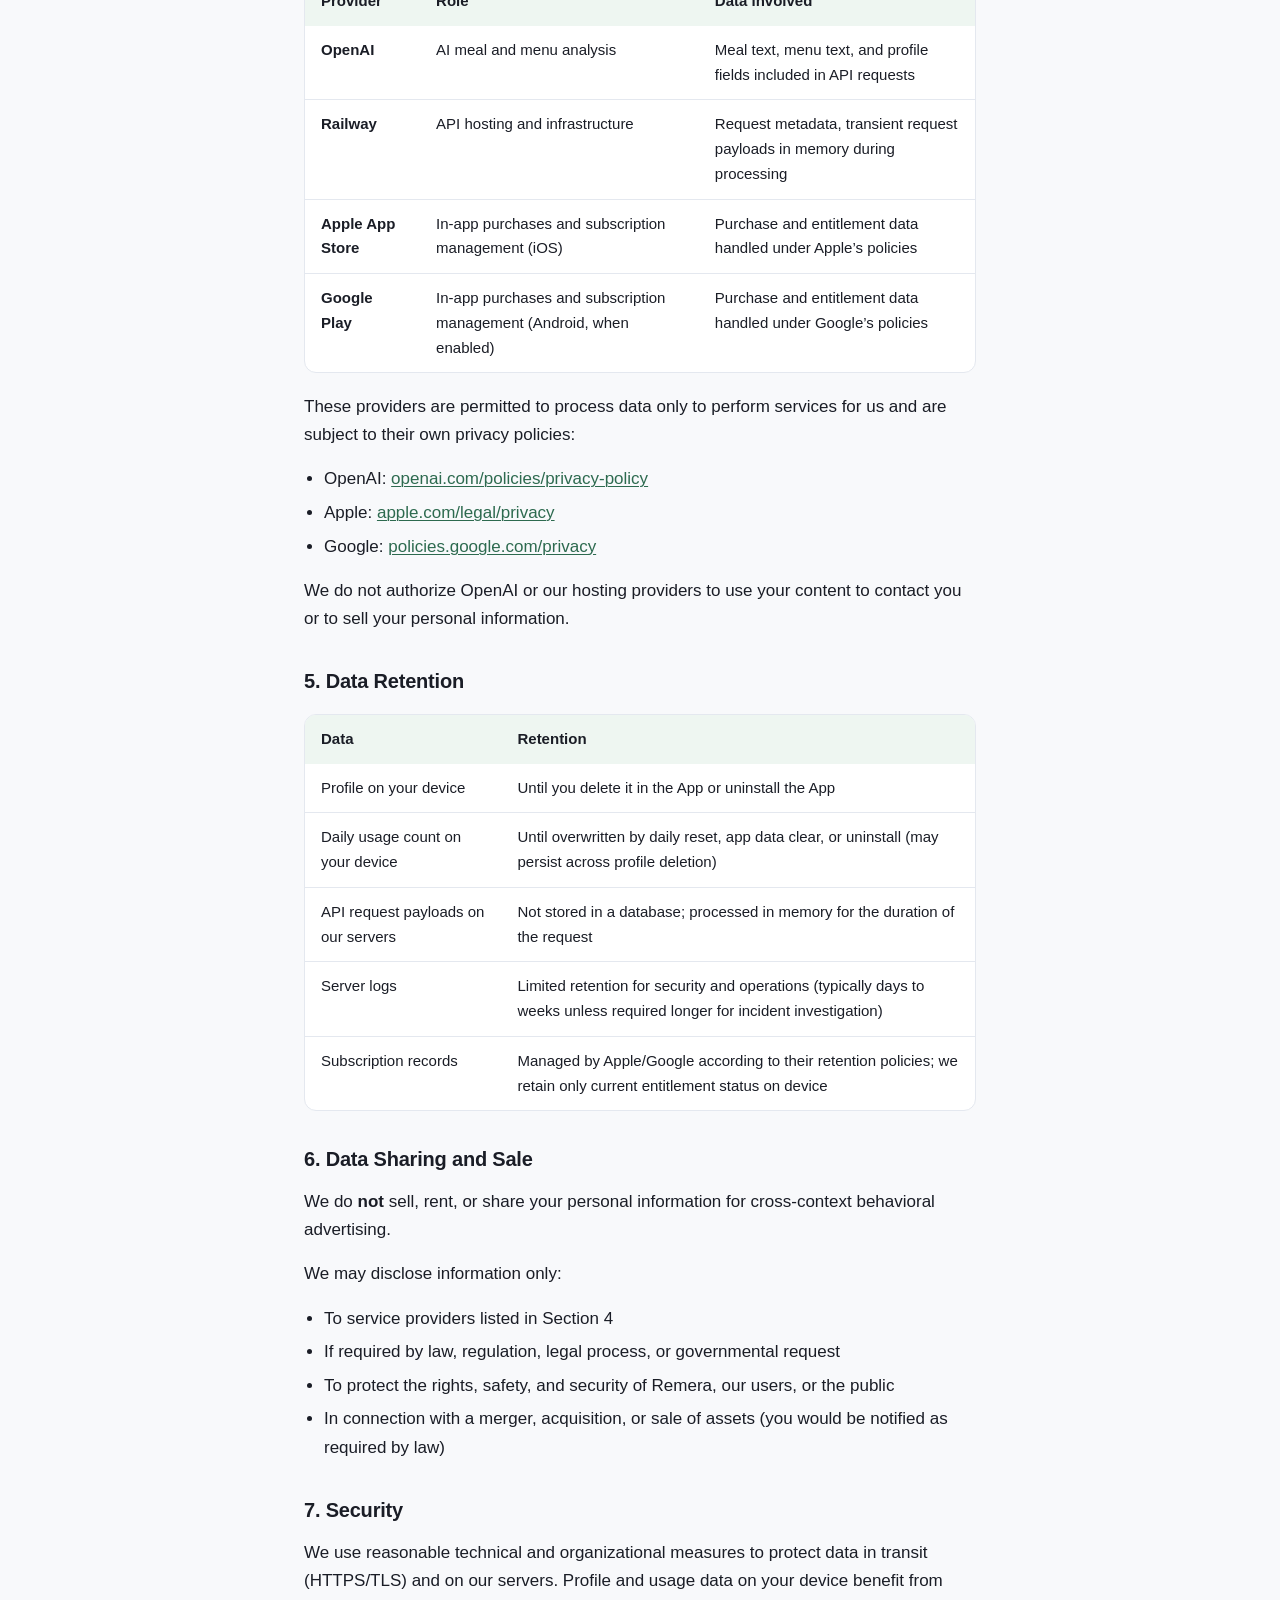
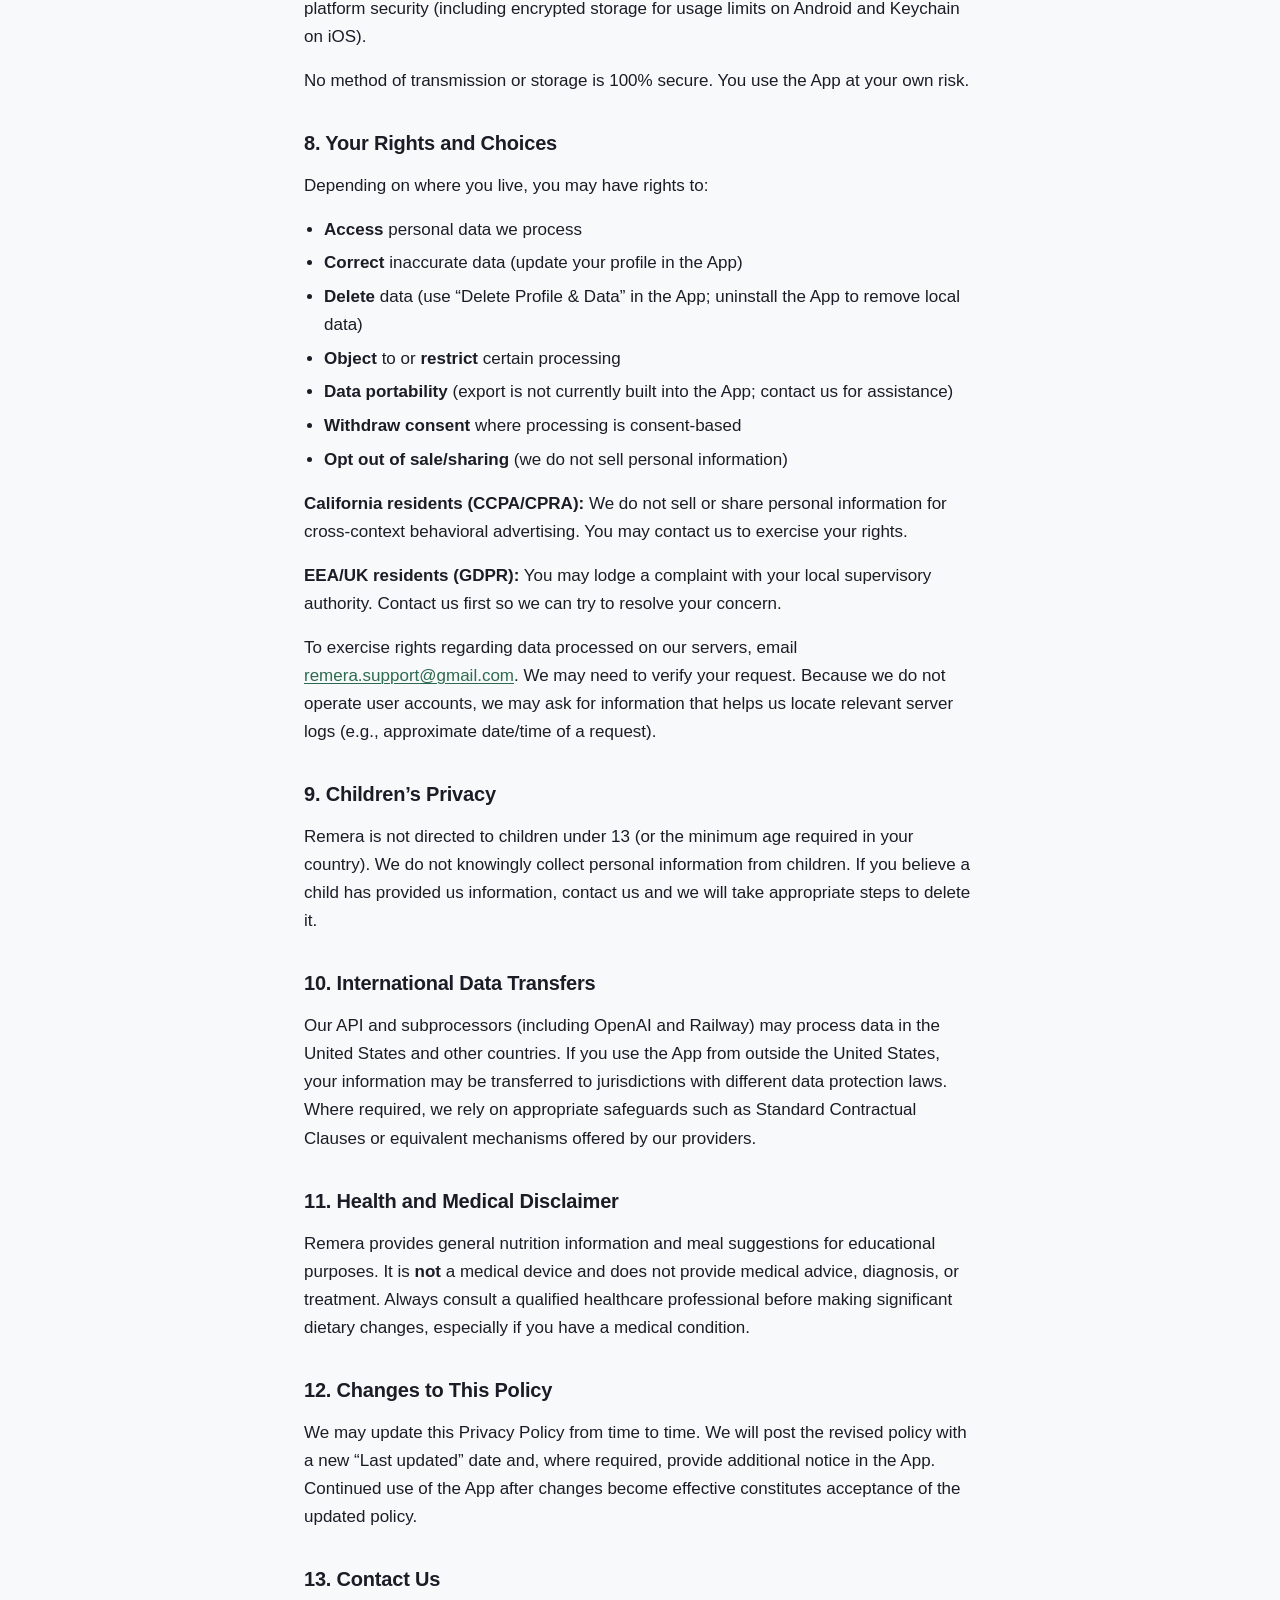
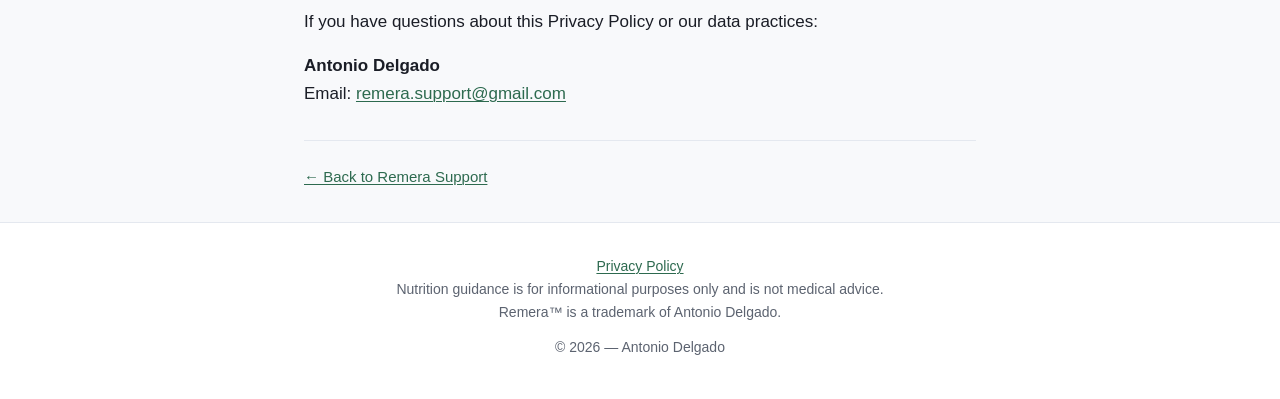
==== commit 4baf750f: "Update trademark usage for Remera™ in index.html and privacy-policy.html; add CSS styles for tradema" ====
--- a/privacy-policy.html
+++ b/privacy-policy.html
@@ -4,13 +4,13 @@
   <meta charset="UTF-8">
   <meta name="viewport" content="width=device-width, initial-scale=1.0">
   <meta name="description" content="Remera Privacy Policy — how we handle your information when you use the Remera app.">
-  <title>Privacy Policy — Remera</title>
+  <title>Privacy Policy — Remera™</title>
   <link rel="stylesheet" href="styles.css">
 </head>
 <body>
   <header class="site-header">
     <div class="container">
-      <p class="logo"><a href="index.html">Remera</a></p>
+      <p class="logo"><a href="index.html">Remera<span class="tm" aria-hidden="true">™</span></a></p>
       <p class="tagline">Eat smarter. Simply.</p>
     </div>
   </header>
@@ -21,13 +21,13 @@
       <p class="legal-meta"><strong>Effective date:</strong> July 1, 2026 &middot; <strong>Last updated:</strong> July 1, 2026</p>
 
       <p>
-        This Privacy Policy describes how <strong>Remera</strong> (“<strong>Remera</strong>,” “<strong>we</strong>,” “<strong>us</strong>,” or “<strong>our</strong>”) handles information when you use the Remera mobile application for iOS and Android (the “<strong>App</strong>”) and the related nutrition analysis service operated at our API endpoint (the “<strong>Service</strong>”).
+        This Privacy Policy describes how <strong>Remera™</strong> (“<strong>Remera</strong>,” “<strong>we</strong>,” “<strong>us</strong>,” or “<strong>our</strong>”) handles information when you use the Remera mobile application for iOS and Android (the “<strong>App</strong>”) and the related nutrition analysis service operated at our API endpoint (the “<strong>Service</strong>”).
       </p>
 
       <p class="legal-contact">
         <strong>Developer / Data Controller:</strong> Antonio Delgado<br>
         <strong>Contact:</strong> <a href="mailto:remera.support@gmail.com">remera.support@gmail.com</a><br>
-        <strong>Website:</strong> <a href="https://zalidane.github.io/remera/">https://zalidane.github.io/remera/</a>
+        <strong>Website:</strong> <a href="https://zalidane.github.io/remera-site/">https://zalidane.github.io/remera-site/</a>
       </p>
 
       <section>
@@ -309,6 +309,7 @@
     <div class="container">
       <p><a href="privacy-policy.html">Privacy Policy</a></p>
       <p>Nutrition guidance is for informational purposes only and is not medical advice.</p>
+      <p class="trademark">Remera™ is a trademark of Antonio Delgado.</p>
       <p class="copyright">&copy; 2026 &mdash; Antonio Delgado</p>
     </div>
   </footer>
--- a/styles.css
+++ b/styles.css
@@ -184,6 +184,20 @@
   color: var(--text-muted);
 }
 
+
+.tm {
+  font-size: 0.55em;
+  font-weight: 600;
+  vertical-align: super;
+  letter-spacing: 0;
+  margin-left: 0.08em;
+}
+
+.trademark {
+  font-size: 0.8125rem;
+  color: var(--text-muted);
+}
+
 .copyright {
   margin-top: 0.75rem !important;
 }
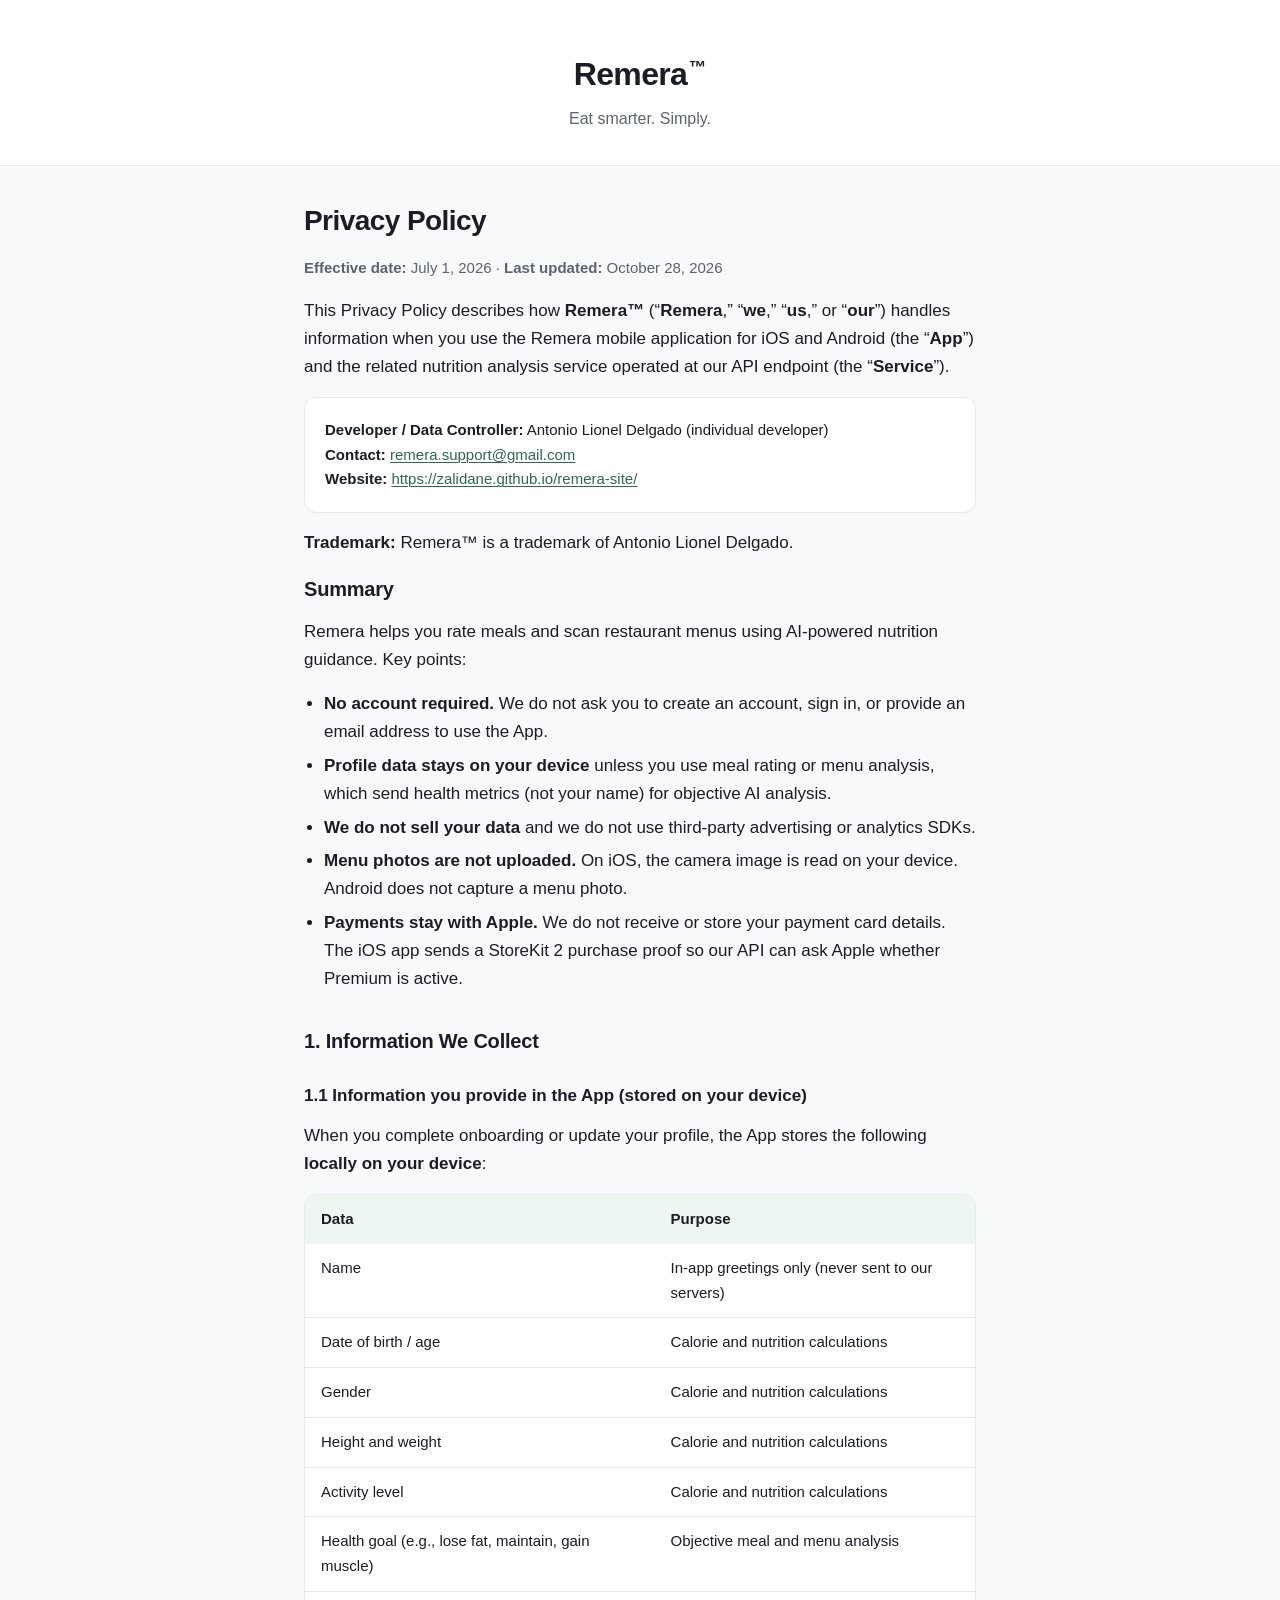
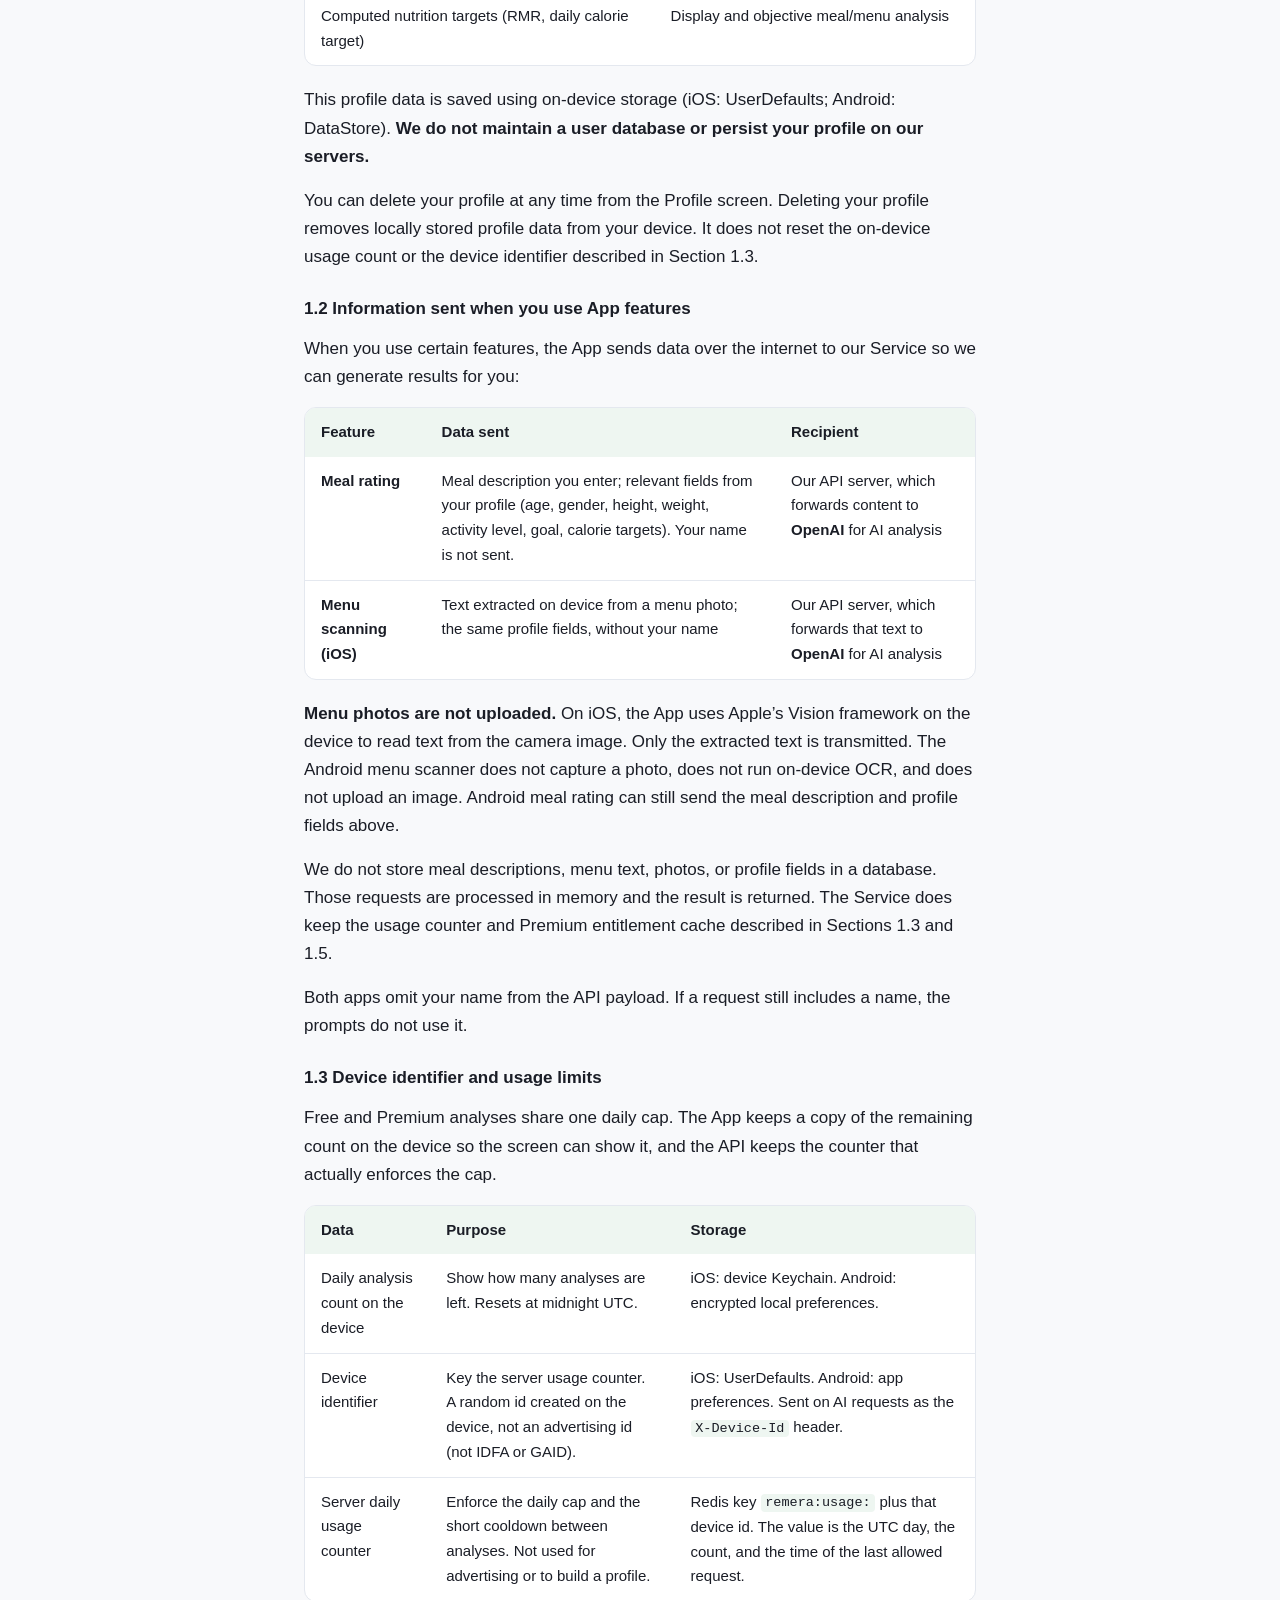
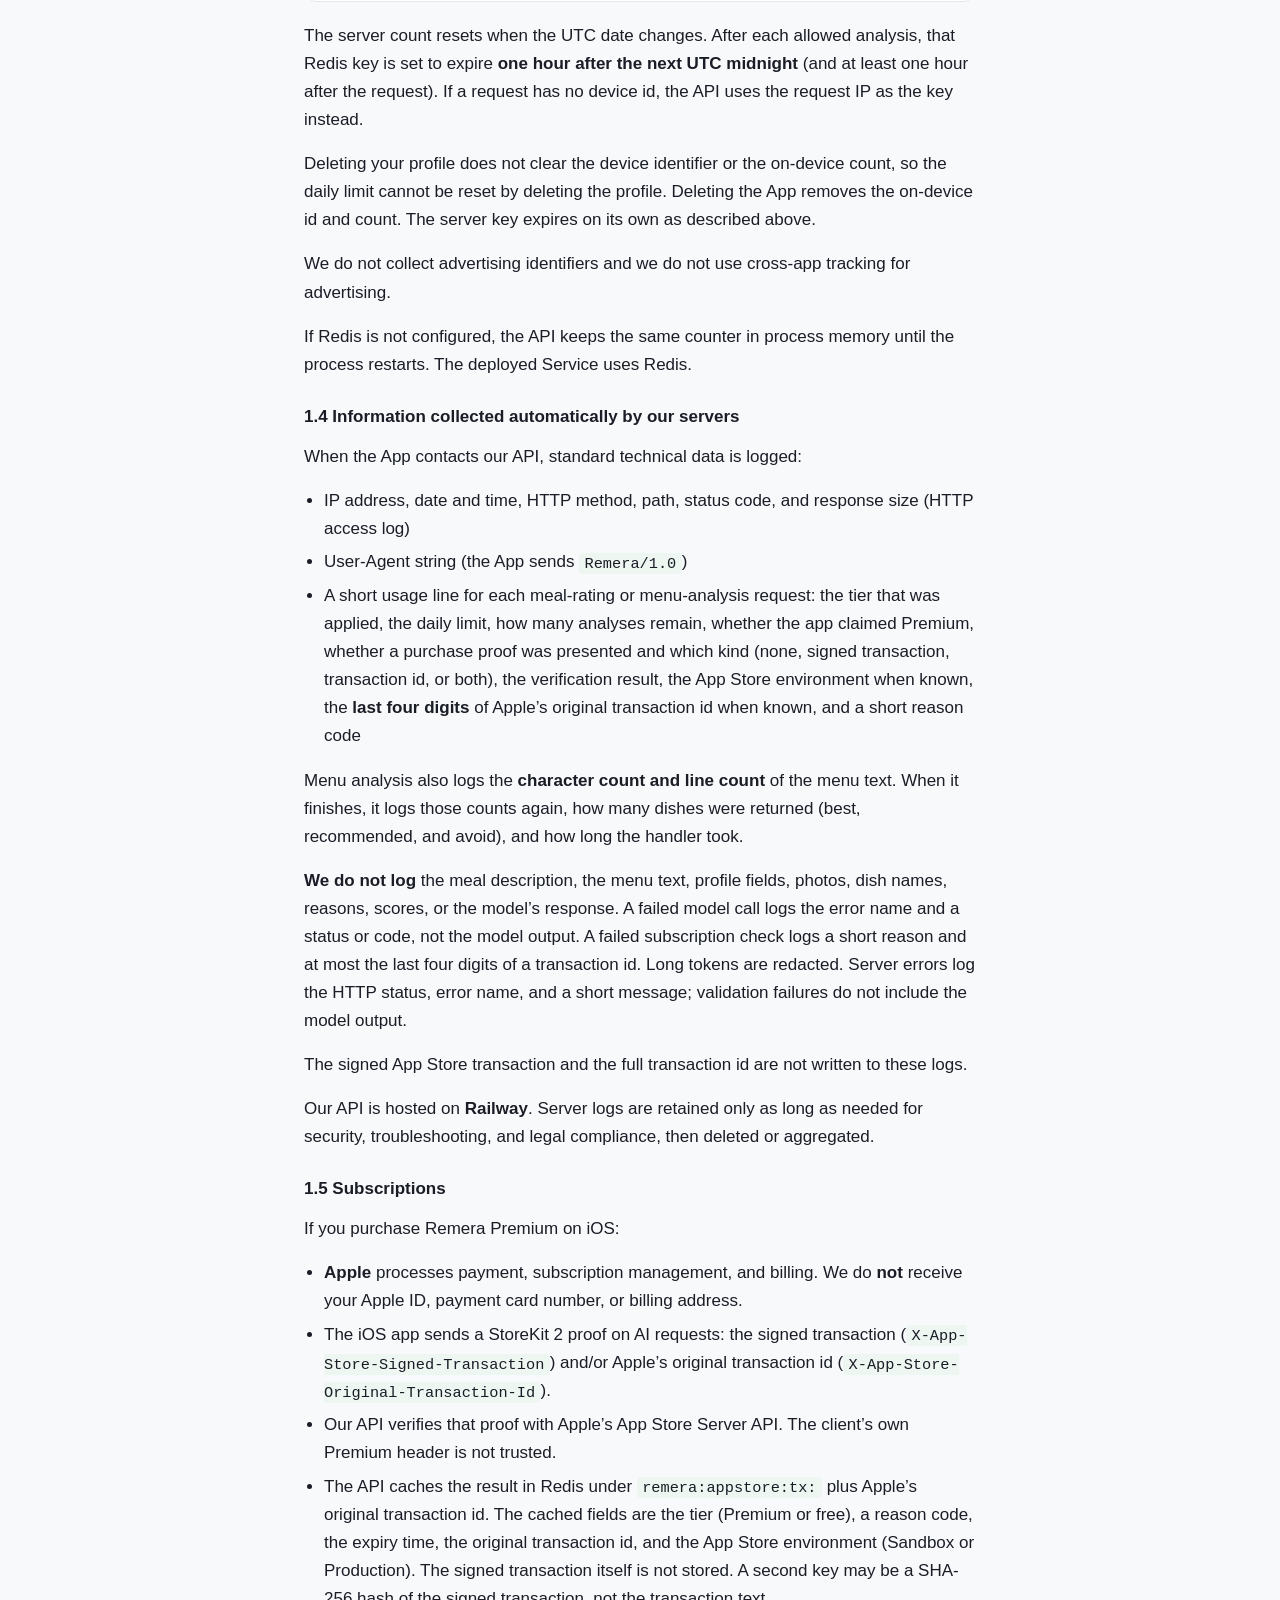
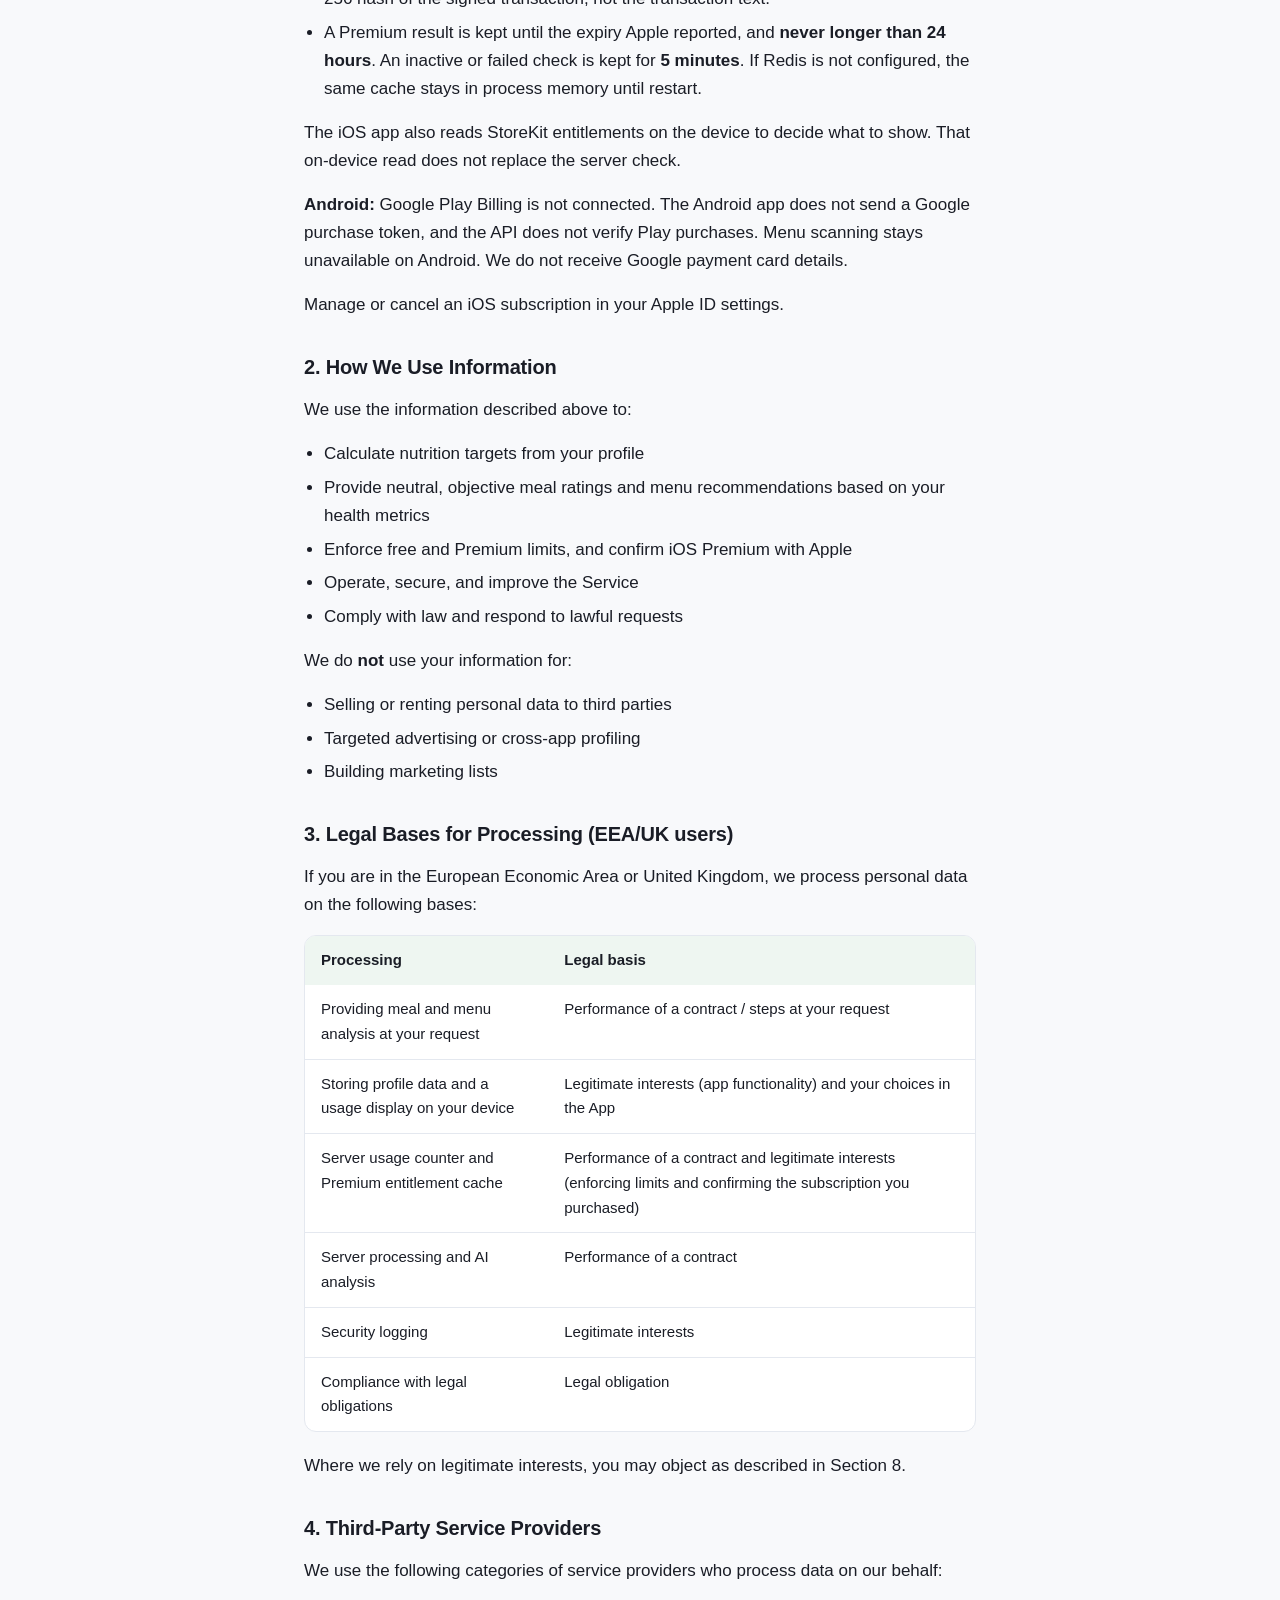
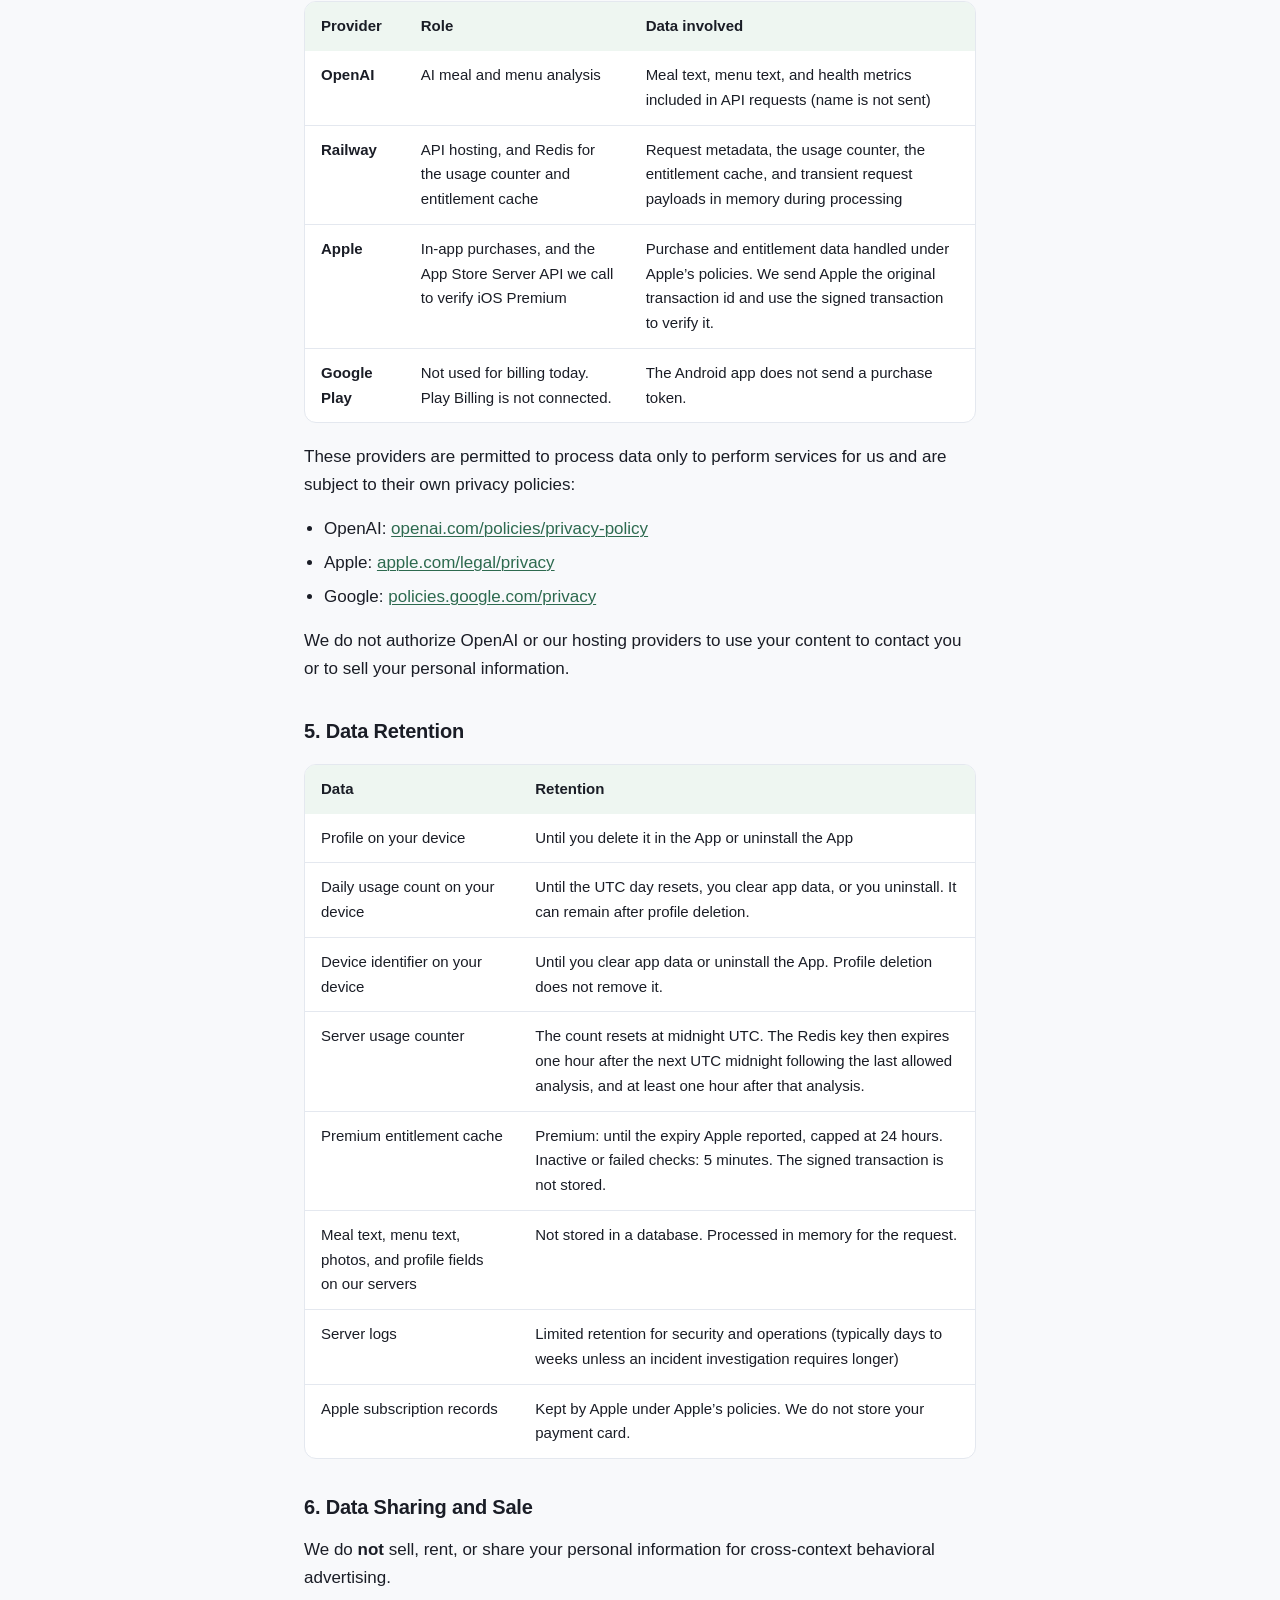
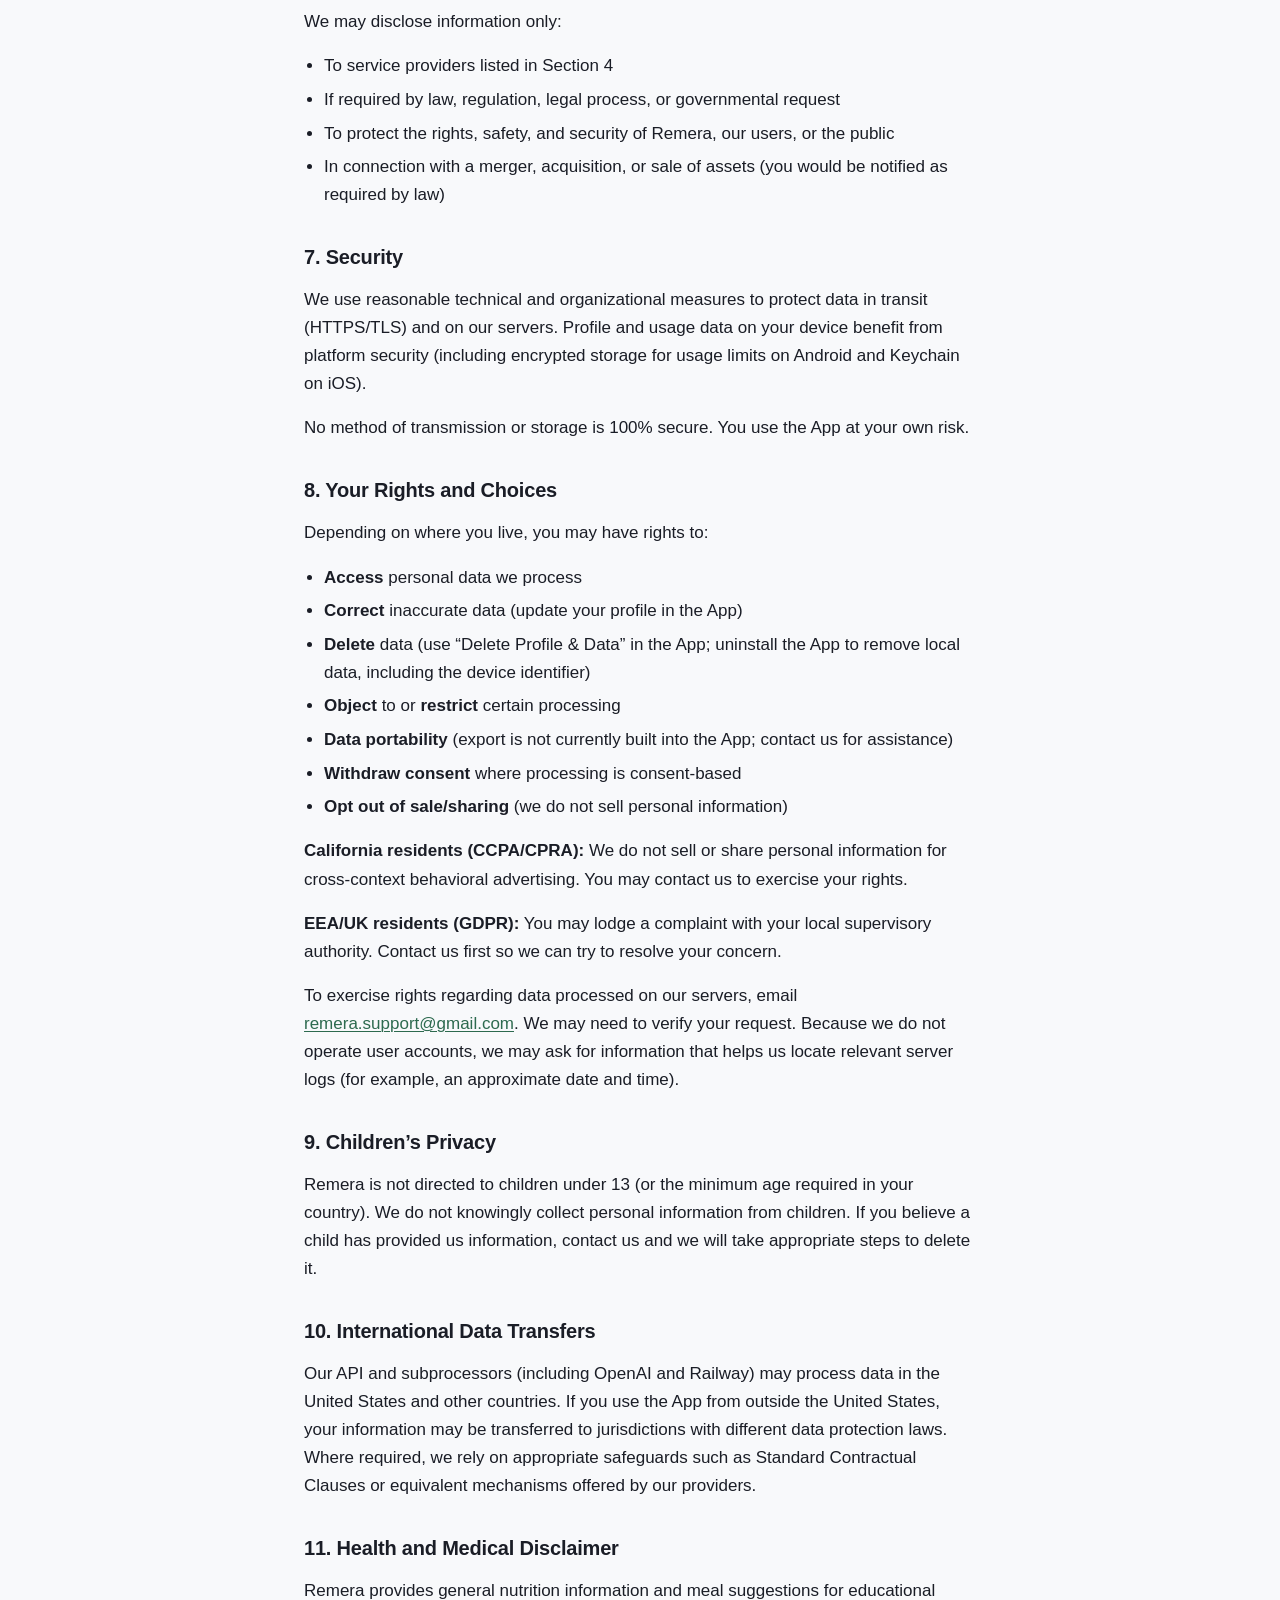
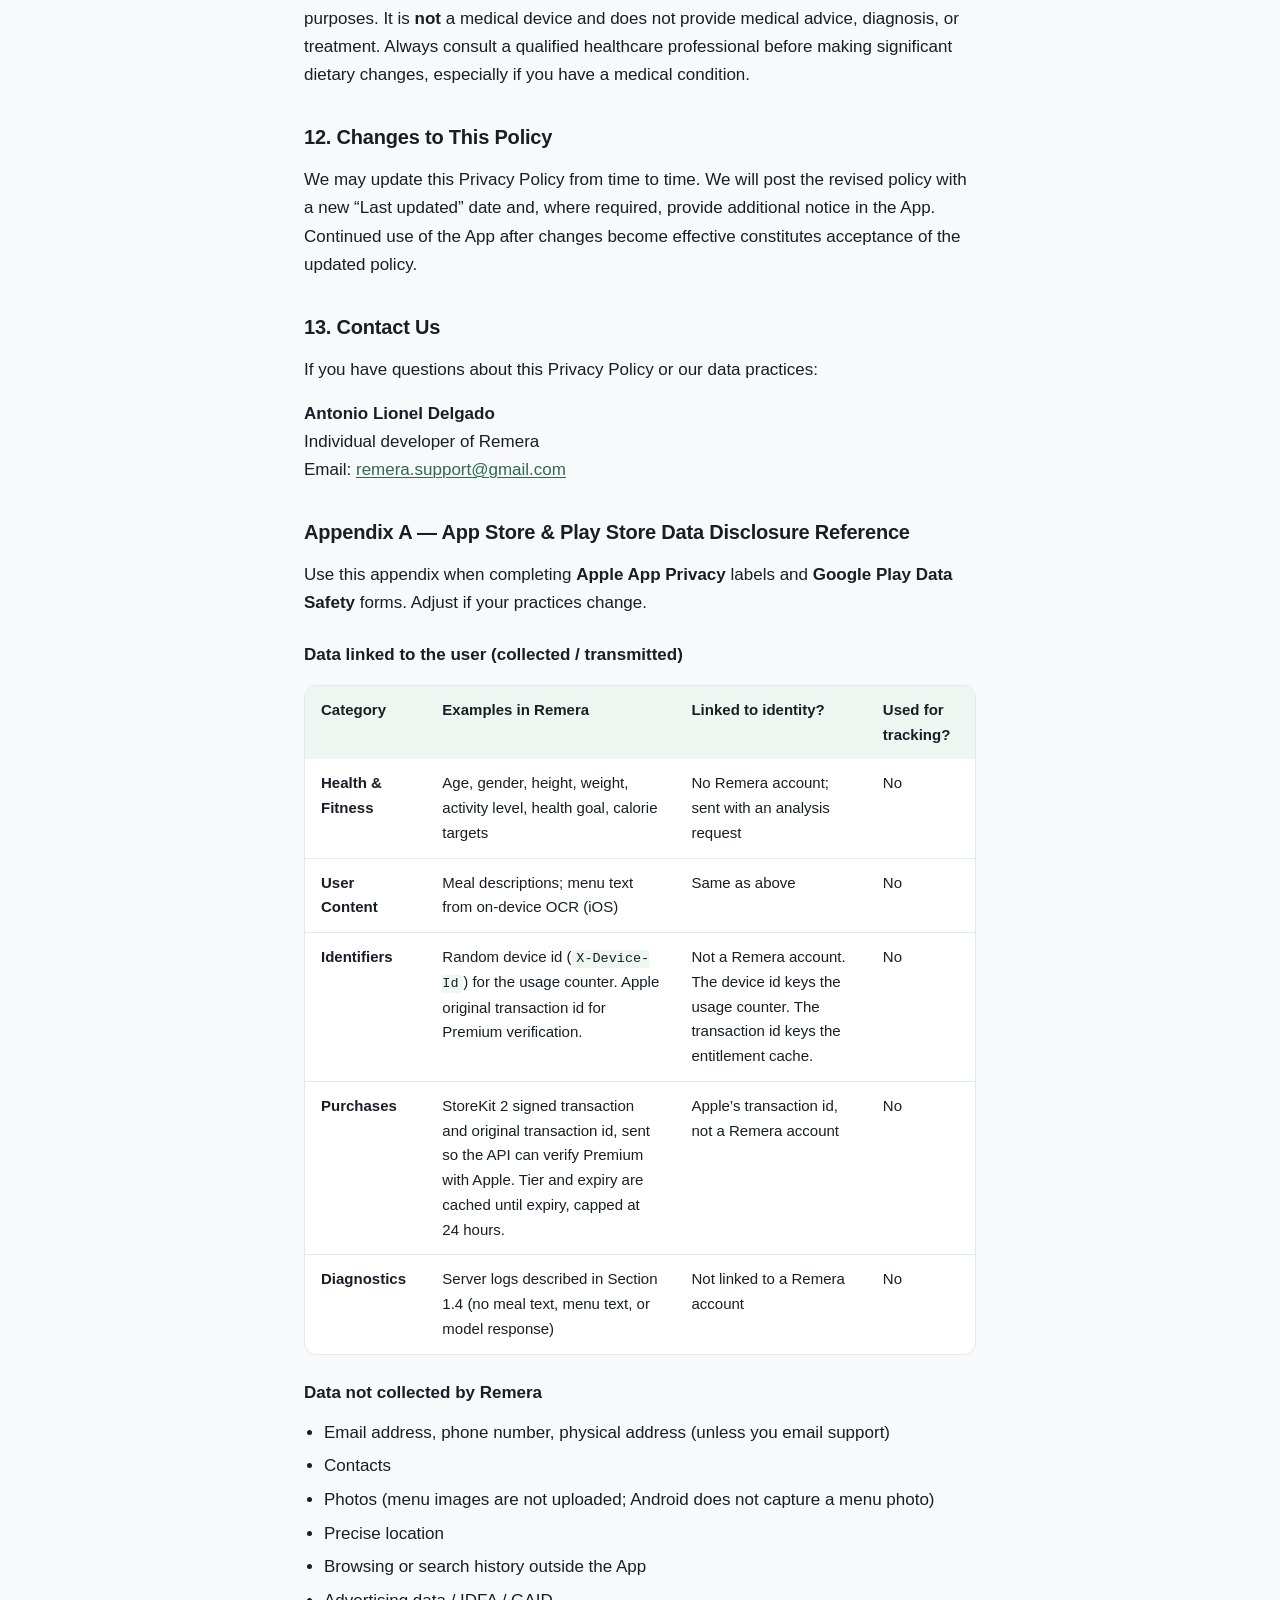
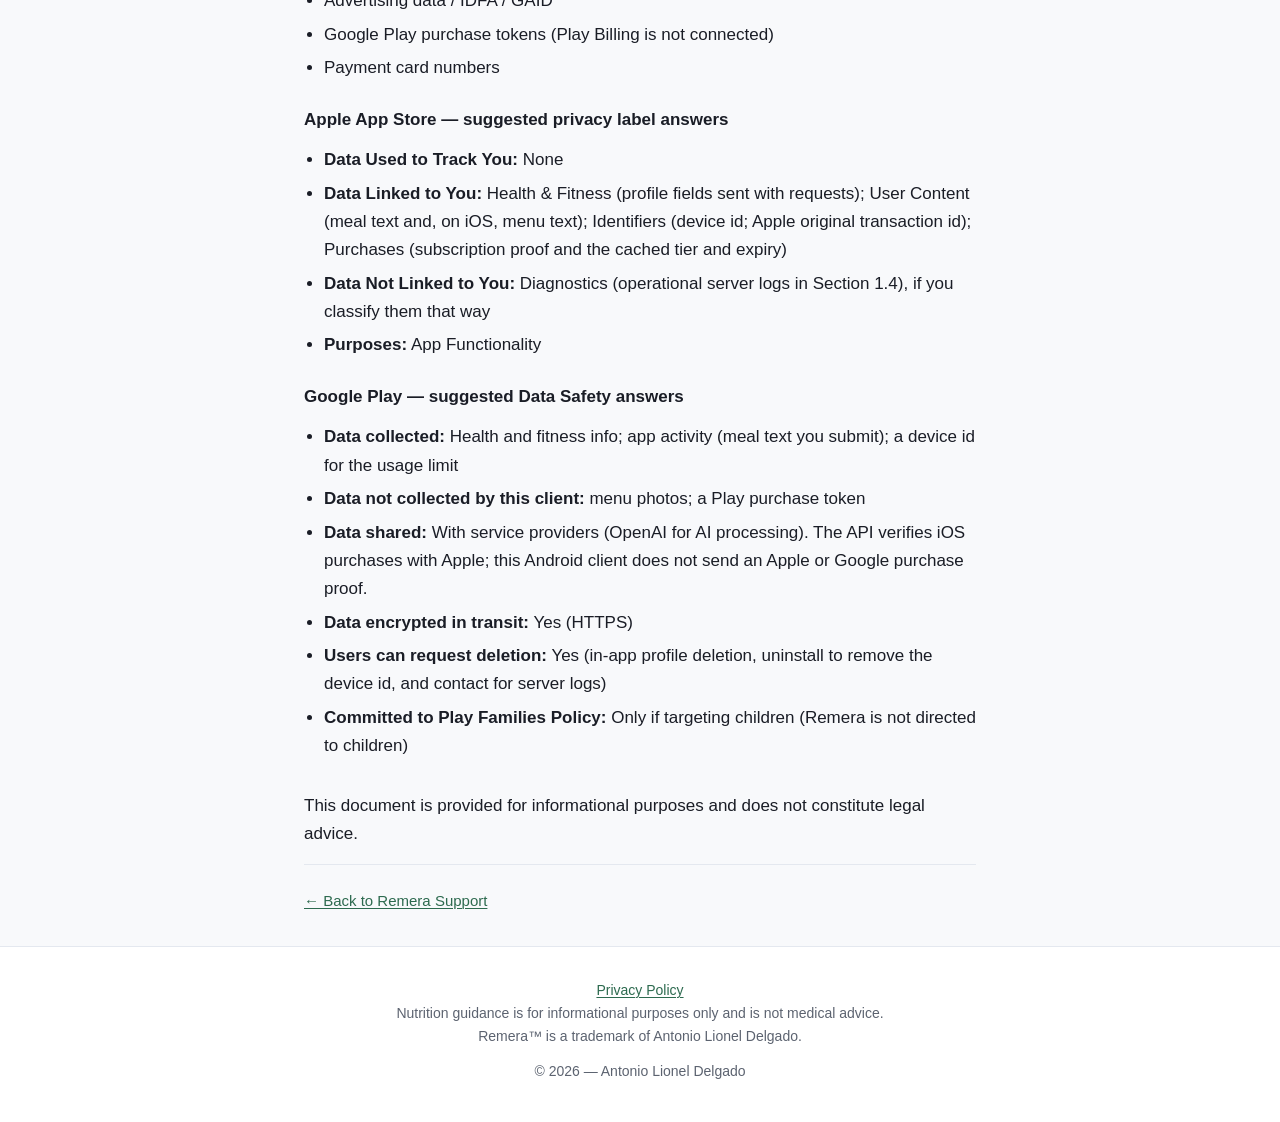
==== commit 5e4dfa98: "Sync the public privacy policy with zalidane/remera after PR #18. App Store Connect points at this p" ====
--- a/privacy-policy.html
+++ b/privacy-policy.html
@@ -18,27 +18,28 @@
   <main class="legal-page">
     <article class="container privacy-content">
       <h1>Privacy Policy</h1>
-      <p class="legal-meta"><strong>Effective date:</strong> July 1, 2026 &middot; <strong>Last updated:</strong> July 1, 2026</p>
+      <p class="legal-meta"><strong>Effective date:</strong> July 1, 2026 &middot; <strong>Last updated:</strong> October 28, 2026</p>
 
       <p>
         This Privacy Policy describes how <strong>Remera™</strong> (“<strong>Remera</strong>,” “<strong>we</strong>,” “<strong>us</strong>,” or “<strong>our</strong>”) handles information when you use the Remera mobile application for iOS and Android (the “<strong>App</strong>”) and the related nutrition analysis service operated at our API endpoint (the “<strong>Service</strong>”).
       </p>
 
       <p class="legal-contact">
-        <strong>Developer / Data Controller:</strong> Antonio Delgado<br>
+        <strong>Developer / Data Controller:</strong> Antonio Lionel Delgado (individual developer)<br>
         <strong>Contact:</strong> <a href="mailto:remera.support@gmail.com">remera.support@gmail.com</a><br>
         <strong>Website:</strong> <a href="https://zalidane.github.io/remera-site/">https://zalidane.github.io/remera-site/</a>
       </p>
+      <p><strong>Trademark:</strong> Remera™ is a trademark of Antonio Lionel Delgado.</p>
 
       <section>
         <h2>Summary</h2>
         <p>Remera helps you rate meals and scan restaurant menus using AI-powered nutrition guidance. Key points:</p>
         <ul>
           <li><strong>No account required.</strong> We do not ask you to create an account, sign in, or provide an email address to use the App.</li>
-          <li><strong>Profile data stays on your device</strong> unless you use a feature that needs personalization (meal rating or menu analysis).</li>
+          <li><strong>Profile data stays on your device</strong> unless you use meal rating or menu analysis, which send health metrics (not your name) for objective AI analysis.</li>
           <li><strong>We do not sell your data</strong> and we do not use third-party advertising or analytics SDKs.</li>
-          <li><strong>Camera images are processed on your device.</strong> Only extracted menu text—not photos—is sent to our servers when you analyze a menu.</li>
-          <li><strong>Subscriptions are handled by Apple or Google.</strong> We do not receive or store your payment card details.</li>
+          <li><strong>Menu photos are not uploaded.</strong> On iOS, the camera image is read on your device. Android does not capture a menu photo.</li>
+          <li><strong>Payments stay with Apple.</strong> We do not receive or store your payment card details. The iOS app sends a StoreKit 2 purchase proof so our API can ask Apple whether Premium is active.</li>
         </ul>
       </section>
 
@@ -56,18 +57,18 @@
               </tr>
             </thead>
             <tbody>
-              <tr><td>Name (optional)</td><td>Personalization (e.g., greetings)</td></tr>
+              <tr><td>Name</td><td>In-app greetings only (never sent to our servers)</td></tr>
               <tr><td>Date of birth / age</td><td>Calorie and nutrition calculations</td></tr>
               <tr><td>Gender</td><td>Calorie and nutrition calculations</td></tr>
               <tr><td>Height and weight</td><td>Calorie and nutrition calculations</td></tr>
               <tr><td>Activity level</td><td>Calorie and nutrition calculations</td></tr>
-              <tr><td>Health goal (e.g., lose fat, maintain, gain muscle)</td><td>Personalized meal and menu guidance</td></tr>
-              <tr><td>Computed nutrition targets (RMR, daily calorie target)</td><td>Display and API personalization</td></tr>
+              <tr><td>Health goal (e.g., lose fat, maintain, gain muscle)</td><td>Objective meal and menu analysis</td></tr>
+              <tr><td>Computed nutrition targets (RMR, daily calorie target)</td><td>Display and objective meal/menu analysis</td></tr>
             </tbody>
           </table>
         </div>
         <p>This profile data is saved using on-device storage (iOS: UserDefaults; Android: DataStore). <strong>We do not maintain a user database or persist your profile on our servers.</strong></p>
-        <p>You can delete your profile at any time from the Profile screen. Deleting your profile removes locally stored profile data from your device.</p>
+        <p>You can delete your profile at any time from the Profile screen. Deleting your profile removes locally stored profile data from your device. It does not reset the on-device usage count or the device identifier described in Section 1.3.</p>
 
         <h3>1.2 Information sent when you use App features</h3>
         <p>When you use certain features, the App sends data over the internet to our Service so we can generate results for you:</p>
@@ -83,22 +84,23 @@
             <tbody>
               <tr>
                 <td><strong>Meal rating</strong></td>
-                <td>Meal description you enter; relevant fields from your profile (name, age, gender, height, weight, activity level, goal, calorie targets)</td>
+                <td>Meal description you enter; relevant fields from your profile (age, gender, height, weight, activity level, goal, calorie targets). Your name is not sent.</td>
                 <td>Our API server, which forwards content to <strong>OpenAI</strong> for AI analysis</td>
               </tr>
               <tr>
-                <td><strong>Menu scanning</strong></td>
-                <td>Text extracted from a menu photo via on-device OCR; relevant fields from your profile</td>
-                <td>Our API server, which forwards content to <strong>OpenAI</strong> for AI analysis</td>
-              </tr>
-            </tbody>
-          </table>
-        </div>
-        <p><strong>Menu photos are not uploaded.</strong> The App uses on-device optical character recognition (Apple Vision on iOS; ML Kit on Android) to extract text from images captured with your camera. Only the extracted text is transmitted for analysis.</p>
-        <p>We do not use these requests to build a persistent user profile on our servers. Our API is <strong>stateless</strong>: it processes each request and returns a result without storing your meal descriptions, menu text, or profile in a database.</p>
-
-        <h3>1.3 Device and usage information (stored on your device)</h3>
-        <p>To enforce free-tier limits and manage premium access, the App stores <strong>device-local</strong> information:</p>
+                <td><strong>Menu scanning (iOS)</strong></td>
+                <td>Text extracted on device from a menu photo; the same profile fields, without your name</td>
+                <td>Our API server, which forwards that text to <strong>OpenAI</strong> for AI analysis</td>
+              </tr>
+            </tbody>
+          </table>
+        </div>
+        <p><strong>Menu photos are not uploaded.</strong> On iOS, the App uses Apple’s Vision framework on the device to read text from the camera image. Only the extracted text is transmitted. The Android menu scanner does not capture a photo, does not run on-device OCR, and does not upload an image. Android meal rating can still send the meal description and profile fields above.</p>
+        <p>We do not store meal descriptions, menu text, photos, or profile fields in a database. Those requests are processed in memory and the result is returned. The Service does keep the usage counter and Premium entitlement cache described in Sections 1.3 and 1.5.</p>
+        <p>Both apps omit your name from the API payload. If a request still includes a name, the prompts do not use it.</p>
+
+        <h3>1.3 Device identifier and usage limits</h3>
+        <p>Free and Premium analyses share one daily cap. The App keeps a copy of the remaining count on the device so the screen can show it, and the API keeps the counter that actually enforces the cap.</p>
         <div class="table-wrap">
           <table>
             <thead>
@@ -110,40 +112,52 @@
             </thead>
             <tbody>
               <tr>
-                <td>Daily meal analysis count</td>
-                <td>Free-tier usage limits (resets daily)</td>
-                <td>iOS: device Keychain; Android: encrypted local preferences</td>
-              </tr>
-              <tr>
-                <td>Subscription / premium status</td>
-                <td>Unlock premium features</td>
-                <td>Verified locally via <strong>Apple App Store</strong> (iOS) or <strong>Google Play</strong> (Android)</td>
-              </tr>
-            </tbody>
-          </table>
-        </div>
-        <p>This usage data is tied to your device, not to a Remera account. If you delete your profile, your daily usage count may remain on the device by design so free-tier limits cannot be reset by deleting and re-creating a profile.</p>
-        <p>We do not collect advertising identifiers (IDFA/GAID) and do not use cross-app tracking for advertising.</p>
+                <td>Daily analysis count on the device</td>
+                <td>Show how many analyses are left. Resets at midnight UTC.</td>
+                <td>iOS: device Keychain. Android: encrypted local preferences.</td>
+              </tr>
+              <tr>
+                <td>Device identifier</td>
+                <td>Key the server usage counter. A random id created on the device, not an advertising id (not IDFA or GAID).</td>
+                <td>iOS: UserDefaults. Android: app preferences. Sent on AI requests as the <code>X-Device-Id</code> header.</td>
+              </tr>
+              <tr>
+                <td>Server daily usage counter</td>
+                <td>Enforce the daily cap and the short cooldown between analyses. Not used for advertising or to build a profile.</td>
+                <td>Redis key <code>remera:usage:</code> plus that device id. The value is the UTC day, the count, and the time of the last allowed request.</td>
+              </tr>
+            </tbody>
+          </table>
+        </div>
+        <p>The server count resets when the UTC date changes. After each allowed analysis, that Redis key is set to expire <strong>one hour after the next UTC midnight</strong> (and at least one hour after the request). If a request has no device id, the API uses the request IP as the key instead.</p>
+        <p>Deleting your profile does not clear the device identifier or the on-device count, so the daily limit cannot be reset by deleting the profile. Deleting the App removes the on-device id and count. The server key expires on its own as described above.</p>
+        <p>We do not collect advertising identifiers and we do not use cross-app tracking for advertising.</p>
+        <p>If Redis is not configured, the API keeps the same counter in process memory until the process restarts. The deployed Service uses Redis.</p>
 
         <h3>1.4 Information collected automatically by our servers</h3>
-        <p>When the App contacts our API, our hosting provider and server software may automatically receive standard technical data, such as:</p>
-        <ul>
-          <li>IP address</li>
-          <li>Date and time of the request</li>
-          <li>Request path and HTTP method</li>
+        <p>When the App contacts our API, standard technical data is logged:</p>
+        <ul>
+          <li>IP address, date and time, HTTP method, path, status code, and response size (HTTP access log)</li>
           <li>User-Agent string (the App sends <code>Remera/1.0</code>)</li>
-          <li>Error and performance logs</li>
-        </ul>
-        <p>In production, our API may temporarily log a short preview of menu text submitted for analysis (for debugging and operations). We do not intentionally log full meal descriptions or profile fields in routine operation, though error logs may occasionally include request-related metadata.</p>
-        <p>Our API is hosted on <strong>Railway</strong>. Server access logs are retained only as long as needed for security, troubleshooting, and legal compliance, then deleted or aggregated.</p>
-
-        <h3>1.5 Information handled by Apple and Google (subscriptions)</h3>
-        <p>If you purchase Remera Premium:</p>
-        <ul>
-          <li><strong>Apple (iOS):</strong> Payment, subscription management, and purchase verification are handled entirely by Apple through StoreKit. We receive only the information needed to confirm whether you have an active entitlement (e.g., product ID, transaction status, expiration). We do <strong>not</strong> receive your Apple ID, payment card number, or billing address.</li>
-          <li><strong>Google (Android):</strong> When Google Play Billing is enabled, the same applies: Google processes payments; we receive only subscription status needed to unlock features.</li>
-        </ul>
-        <p>Manage or cancel subscriptions through your Apple ID or Google Play account settings.</p>
+          <li>A short usage line for each meal-rating or menu-analysis request: the tier that was applied, the daily limit, how many analyses remain, whether the app claimed Premium, whether a purchase proof was presented and which kind (none, signed transaction, transaction id, or both), the verification result, the App Store environment when known, the <strong>last four digits</strong> of Apple’s original transaction id when known, and a short reason code</li>
+        </ul>
+        <p>Menu analysis also logs the <strong>character count and line count</strong> of the menu text. When it finishes, it logs those counts again, how many dishes were returned (best, recommended, and avoid), and how long the handler took.</p>
+        <p><strong>We do not log</strong> the meal description, the menu text, profile fields, photos, dish names, reasons, scores, or the model’s response. A failed model call logs the error name and a status or code, not the model output. A failed subscription check logs a short reason and at most the last four digits of a transaction id. Long tokens are redacted. Server errors log the HTTP status, error name, and a short message; validation failures do not include the model output.</p>
+        <p>The signed App Store transaction and the full transaction id are not written to these logs.</p>
+        <p>Our API is hosted on <strong>Railway</strong>. Server logs are retained only as long as needed for security, troubleshooting, and legal compliance, then deleted or aggregated.</p>
+
+        <h3>1.5 Subscriptions</h3>
+        <p>If you purchase Remera Premium on iOS:</p>
+        <ul>
+          <li><strong>Apple</strong> processes payment, subscription management, and billing. We do <strong>not</strong> receive your Apple ID, payment card number, or billing address.</li>
+          <li>The iOS app sends a StoreKit 2 proof on AI requests: the signed transaction (<code>X-App-Store-Signed-Transaction</code>) and/or Apple’s original transaction id (<code>X-App-Store-Original-Transaction-Id</code>).</li>
+          <li>Our API verifies that proof with Apple’s App Store Server API. The client’s own Premium header is not trusted.</li>
+          <li>The API caches the result in Redis under <code>remera:appstore:tx:</code> plus Apple’s original transaction id. The cached fields are the tier (Premium or free), a reason code, the expiry time, the original transaction id, and the App Store environment (Sandbox or Production). The signed transaction itself is not stored. A second key may be a SHA-256 hash of the signed transaction, not the transaction text.</li>
+          <li>A Premium result is kept until the expiry Apple reported, and <strong>never longer than 24 hours</strong>. An inactive or failed check is kept for <strong>5 minutes</strong>. If Redis is not configured, the same cache stays in process memory until restart.</li>
+        </ul>
+        <p>The iOS app also reads StoreKit entitlements on the device to decide what to show. That on-device read does not replace the server check.</p>
+        <p><strong>Android:</strong> Google Play Billing is not connected. The Android app does not send a Google purchase token, and the API does not verify Play purchases. Menu scanning stays unavailable on Android. We do not receive Google payment card details.</p>
+        <p>Manage or cancel an iOS subscription in your Apple ID settings.</p>
       </section>
 
       <section>
@@ -151,8 +165,8 @@
         <p>We use the information described above to:</p>
         <ul>
           <li>Calculate nutrition targets from your profile</li>
-          <li>Provide personalized meal ratings and menu recommendations</li>
-          <li>Enforce free and premium feature access</li>
+          <li>Provide neutral, objective meal ratings and menu recommendations based on your health metrics</li>
+          <li>Enforce free and Premium limits, and confirm iOS Premium with Apple</li>
           <li>Operate, secure, and improve the Service</li>
           <li>Comply with law and respond to lawful requests</li>
         </ul>
@@ -177,9 +191,10 @@
             </thead>
             <tbody>
               <tr><td>Providing meal and menu analysis at your request</td><td>Performance of a contract / steps at your request</td></tr>
-              <tr><td>Storing profile and usage data on your device</td><td>Legitimate interests (app functionality) and your choices in the App</td></tr>
+              <tr><td>Storing profile data and a usage display on your device</td><td>Legitimate interests (app functionality) and your choices in the App</td></tr>
+              <tr><td>Server usage counter and Premium entitlement cache</td><td>Performance of a contract and legitimate interests (enforcing limits and confirming the subscription you purchased)</td></tr>
               <tr><td>Server processing and AI analysis</td><td>Performance of a contract</td></tr>
-              <tr><td>Security logging and fraud prevention</td><td>Legitimate interests</td></tr>
+              <tr><td>Security logging</td><td>Legitimate interests</td></tr>
               <tr><td>Compliance with legal obligations</td><td>Legal obligation</td></tr>
             </tbody>
           </table>
@@ -200,10 +215,10 @@
               </tr>
             </thead>
             <tbody>
-              <tr><td><strong>OpenAI</strong></td><td>AI meal and menu analysis</td><td>Meal text, menu text, and profile fields included in API requests</td></tr>
-              <tr><td><strong>Railway</strong></td><td>API hosting and infrastructure</td><td>Request metadata, transient request payloads in memory during processing</td></tr>
-              <tr><td><strong>Apple App Store</strong></td><td>In-app purchases and subscription management (iOS)</td><td>Purchase and entitlement data handled under Apple’s policies</td></tr>
-              <tr><td><strong>Google Play</strong></td><td>In-app purchases and subscription management (Android, when enabled)</td><td>Purchase and entitlement data handled under Google’s policies</td></tr>
+              <tr><td><strong>OpenAI</strong></td><td>AI meal and menu analysis</td><td>Meal text, menu text, and health metrics included in API requests (name is not sent)</td></tr>
+              <tr><td><strong>Railway</strong></td><td>API hosting, and Redis for the usage counter and entitlement cache</td><td>Request metadata, the usage counter, the entitlement cache, and transient request payloads in memory during processing</td></tr>
+              <tr><td><strong>Apple</strong></td><td>In-app purchases, and the App Store Server API we call to verify iOS Premium</td><td>Purchase and entitlement data handled under Apple’s policies. We send Apple the original transaction id and use the signed transaction to verify it.</td></tr>
+              <tr><td><strong>Google Play</strong></td><td>Not used for billing today. Play Billing is not connected.</td><td>The Android app does not send a purchase token.</td></tr>
             </tbody>
           </table>
         </div>
@@ -228,10 +243,13 @@
             </thead>
             <tbody>
               <tr><td>Profile on your device</td><td>Until you delete it in the App or uninstall the App</td></tr>
-              <tr><td>Daily usage count on your device</td><td>Until overwritten by daily reset, app data clear, or uninstall (may persist across profile deletion)</td></tr>
-              <tr><td>API request payloads on our servers</td><td>Not stored in a database; processed in memory for the duration of the request</td></tr>
-              <tr><td>Server logs</td><td>Limited retention for security and operations (typically days to weeks unless required longer for incident investigation)</td></tr>
-              <tr><td>Subscription records</td><td>Managed by Apple/Google according to their retention policies; we retain only current entitlement status on device</td></tr>
+              <tr><td>Daily usage count on your device</td><td>Until the UTC day resets, you clear app data, or you uninstall. It can remain after profile deletion.</td></tr>
+              <tr><td>Device identifier on your device</td><td>Until you clear app data or uninstall the App. Profile deletion does not remove it.</td></tr>
+              <tr><td>Server usage counter</td><td>The count resets at midnight UTC. The Redis key then expires one hour after the next UTC midnight following the last allowed analysis, and at least one hour after that analysis.</td></tr>
+              <tr><td>Premium entitlement cache</td><td>Premium: until the expiry Apple reported, capped at 24 hours. Inactive or failed checks: 5 minutes. The signed transaction is not stored.</td></tr>
+              <tr><td>Meal text, menu text, photos, and profile fields on our servers</td><td>Not stored in a database. Processed in memory for the request.</td></tr>
+              <tr><td>Server logs</td><td>Limited retention for security and operations (typically days to weeks unless an incident investigation requires longer)</td></tr>
+              <tr><td>Apple subscription records</td><td>Kept by Apple under Apple’s policies. We do not store your payment card.</td></tr>
             </tbody>
           </table>
         </div>
@@ -261,7 +279,7 @@
         <ul>
           <li><strong>Access</strong> personal data we process</li>
           <li><strong>Correct</strong> inaccurate data (update your profile in the App)</li>
-          <li><strong>Delete</strong> data (use “Delete Profile &amp; Data” in the App; uninstall the App to remove local data)</li>
+          <li><strong>Delete</strong> data (use “Delete Profile &amp; Data” in the App; uninstall the App to remove local data, including the device identifier)</li>
           <li><strong>Object</strong> to or <strong>restrict</strong> certain processing</li>
           <li><strong>Data portability</strong> (export is not currently built into the App; contact us for assistance)</li>
           <li><strong>Withdraw consent</strong> where processing is consent-based</li>
@@ -269,7 +287,7 @@
         </ul>
         <p><strong>California residents (CCPA/CPRA):</strong> We do not sell or share personal information for cross-context behavioral advertising. You may contact us to exercise your rights.</p>
         <p><strong>EEA/UK residents (GDPR):</strong> You may lodge a complaint with your local supervisory authority. Contact us first so we can try to resolve your concern.</p>
-        <p>To exercise rights regarding data processed on our servers, email <a href="mailto:remera.support@gmail.com">remera.support@gmail.com</a>. We may need to verify your request. Because we do not operate user accounts, we may ask for information that helps us locate relevant server logs (e.g., approximate date/time of a request).</p>
+        <p>To exercise rights regarding data processed on our servers, email <a href="mailto:remera.support@gmail.com">remera.support@gmail.com</a>. We may need to verify your request. Because we do not operate user accounts, we may ask for information that helps us locate relevant server logs (for example, an approximate date and time).</p>
       </section>
 
       <section>
@@ -296,10 +314,94 @@
         <h2>13. Contact Us</h2>
         <p>If you have questions about this Privacy Policy or our data practices:</p>
         <p>
-          <strong>Antonio Delgado</strong><br>
+          <strong>Antonio Lionel Delgado</strong><br>
+          Individual developer of Remera<br>
           Email: <a href="mailto:remera.support@gmail.com">remera.support@gmail.com</a>
         </p>
       </section>
+
+      <section>
+        <h2>Appendix A — App Store &amp; Play Store Data Disclosure Reference</h2>
+        <p>Use this appendix when completing <strong>Apple App Privacy</strong> labels and <strong>Google Play Data Safety</strong> forms. Adjust if your practices change.</p>
+
+        <h3>Data linked to the user (collected / transmitted)</h3>
+        <div class="table-wrap">
+          <table>
+            <thead>
+              <tr>
+                <th scope="col">Category</th>
+                <th scope="col">Examples in Remera</th>
+                <th scope="col">Linked to identity?</th>
+                <th scope="col">Used for tracking?</th>
+              </tr>
+            </thead>
+            <tbody>
+              <tr>
+                <td><strong>Health &amp; Fitness</strong></td>
+                <td>Age, gender, height, weight, activity level, health goal, calorie targets</td>
+                <td>No Remera account; sent with an analysis request</td>
+                <td>No</td>
+              </tr>
+              <tr>
+                <td><strong>User Content</strong></td>
+                <td>Meal descriptions; menu text from on-device OCR (iOS)</td>
+                <td>Same as above</td>
+                <td>No</td>
+              </tr>
+              <tr>
+                <td><strong>Identifiers</strong></td>
+                <td>Random device id (<code>X-Device-Id</code>) for the usage counter. Apple original transaction id for Premium verification.</td>
+                <td>Not a Remera account. The device id keys the usage counter. The transaction id keys the entitlement cache.</td>
+                <td>No</td>
+              </tr>
+              <tr>
+                <td><strong>Purchases</strong></td>
+                <td>StoreKit 2 signed transaction and original transaction id, sent so the API can verify Premium with Apple. Tier and expiry are cached until expiry, capped at 24 hours.</td>
+                <td>Apple’s transaction id, not a Remera account</td>
+                <td>No</td>
+              </tr>
+              <tr>
+                <td><strong>Diagnostics</strong></td>
+                <td>Server logs described in Section 1.4 (no meal text, menu text, or model response)</td>
+                <td>Not linked to a Remera account</td>
+                <td>No</td>
+              </tr>
+            </tbody>
+          </table>
+        </div>
+
+        <h3>Data not collected by Remera</h3>
+        <ul>
+          <li>Email address, phone number, physical address (unless you email support)</li>
+          <li>Contacts</li>
+          <li>Photos (menu images are not uploaded; Android does not capture a menu photo)</li>
+          <li>Precise location</li>
+          <li>Browsing or search history outside the App</li>
+          <li>Advertising data / IDFA / GAID</li>
+          <li>Google Play purchase tokens (Play Billing is not connected)</li>
+          <li>Payment card numbers</li>
+        </ul>
+
+        <h3>Apple App Store — suggested privacy label answers</h3>
+        <ul>
+          <li><strong>Data Used to Track You:</strong> None</li>
+          <li><strong>Data Linked to You:</strong> Health &amp; Fitness (profile fields sent with requests); User Content (meal text and, on iOS, menu text); Identifiers (device id; Apple original transaction id); Purchases (subscription proof and the cached tier and expiry)</li>
+          <li><strong>Data Not Linked to You:</strong> Diagnostics (operational server logs in Section 1.4), if you classify them that way</li>
+          <li><strong>Purposes:</strong> App Functionality</li>
+        </ul>
+
+        <h3>Google Play — suggested Data Safety answers</h3>
+        <ul>
+          <li><strong>Data collected:</strong> Health and fitness info; app activity (meal text you submit); a device id for the usage limit</li>
+          <li><strong>Data not collected by this client:</strong> menu photos; a Play purchase token</li>
+          <li><strong>Data shared:</strong> With service providers (OpenAI for AI processing). The API verifies iOS purchases with Apple; this Android client does not send an Apple or Google purchase proof.</li>
+          <li><strong>Data encrypted in transit:</strong> Yes (HTTPS)</li>
+          <li><strong>Users can request deletion:</strong> Yes (in-app profile deletion, uninstall to remove the device id, and contact for server logs)</li>
+          <li><strong>Committed to Play Families Policy:</strong> Only if targeting children (Remera is not directed to children)</li>
+        </ul>
+      </section>
+
+      <p>This document is provided for informational purposes and does not constitute legal advice.</p>
 
       <p class="back-link"><a href="index.html">&larr; Back to Remera Support</a></p>
     </article>
@@ -309,8 +411,8 @@
     <div class="container">
       <p><a href="privacy-policy.html">Privacy Policy</a></p>
       <p>Nutrition guidance is for informational purposes only and is not medical advice.</p>
-      <p class="trademark">Remera™ is a trademark of Antonio Delgado.</p>
-      <p class="copyright">&copy; 2026 &mdash; Antonio Delgado</p>
+      <p class="trademark">Remera™ is a trademark of Antonio Lionel Delgado.</p>
+      <p class="copyright">&copy; 2026 &mdash; Antonio Lionel Delgado</p>
     </div>
   </footer>
 </body>
